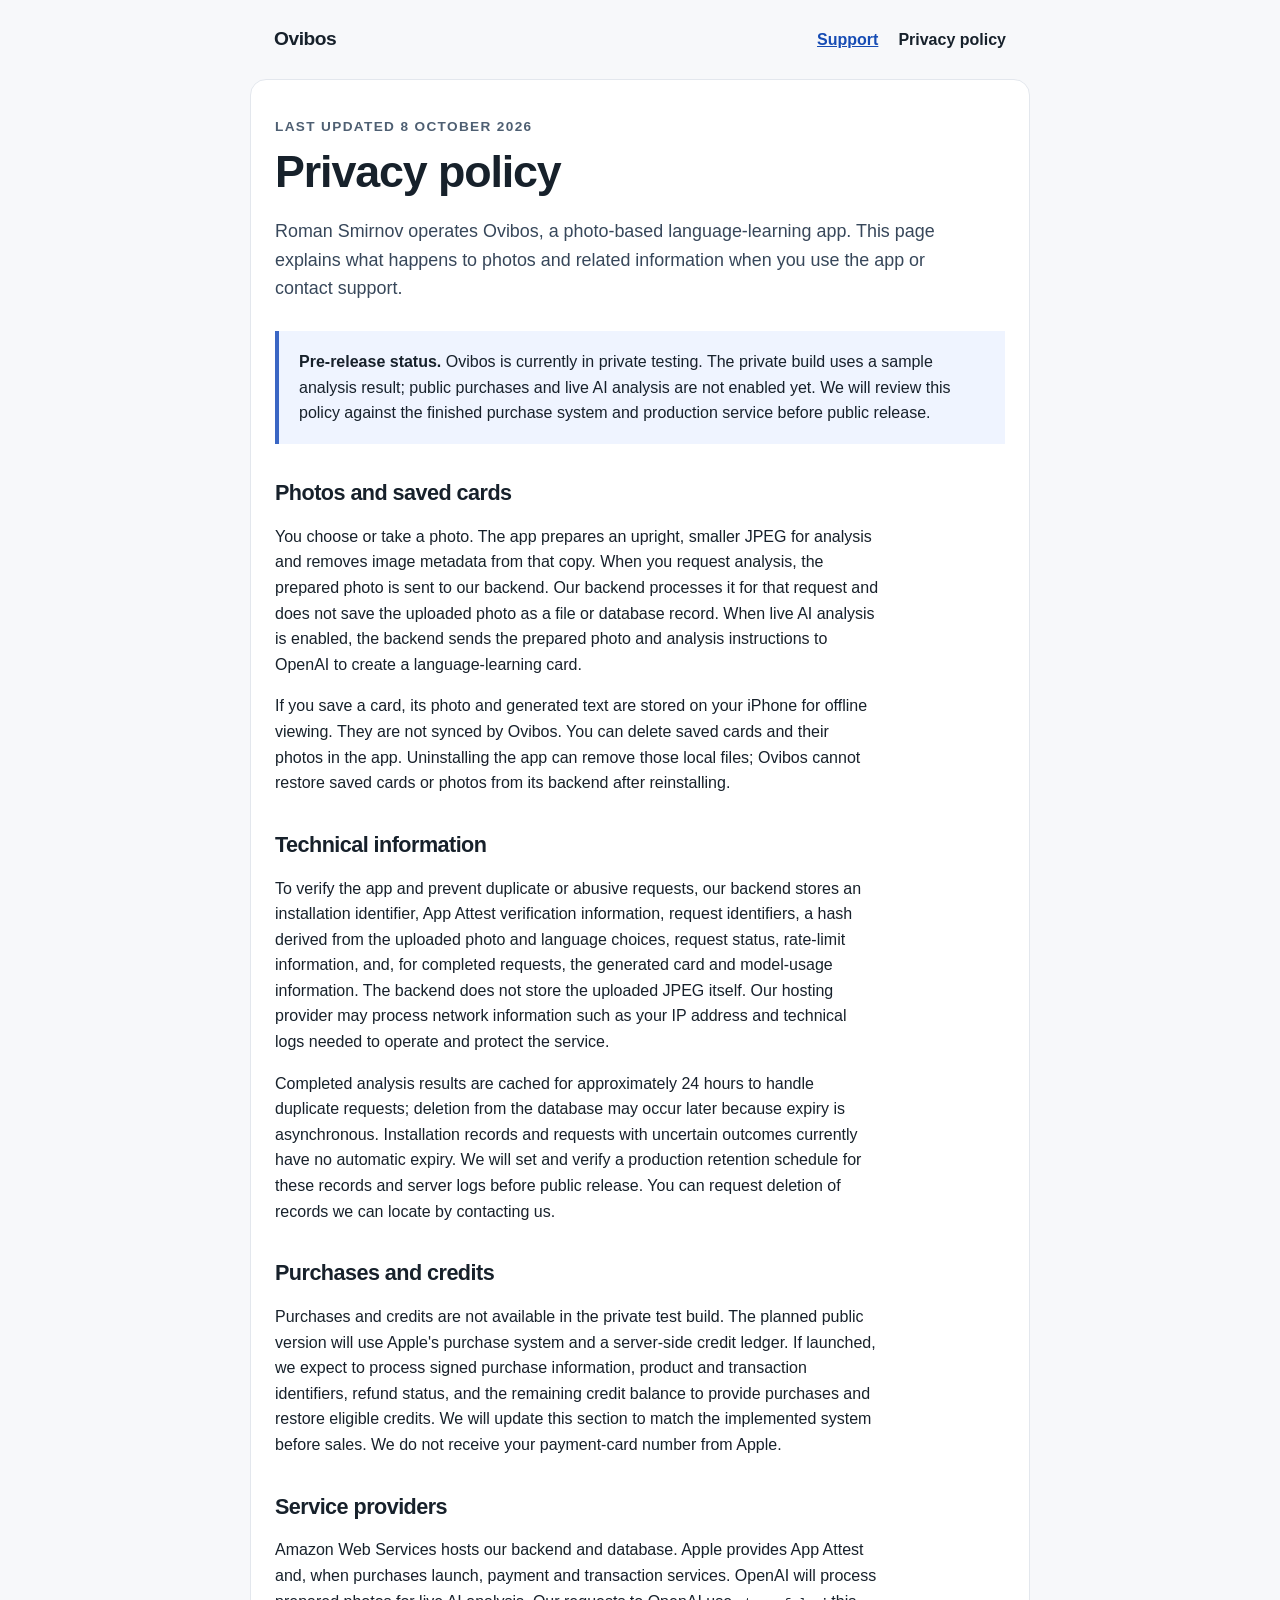
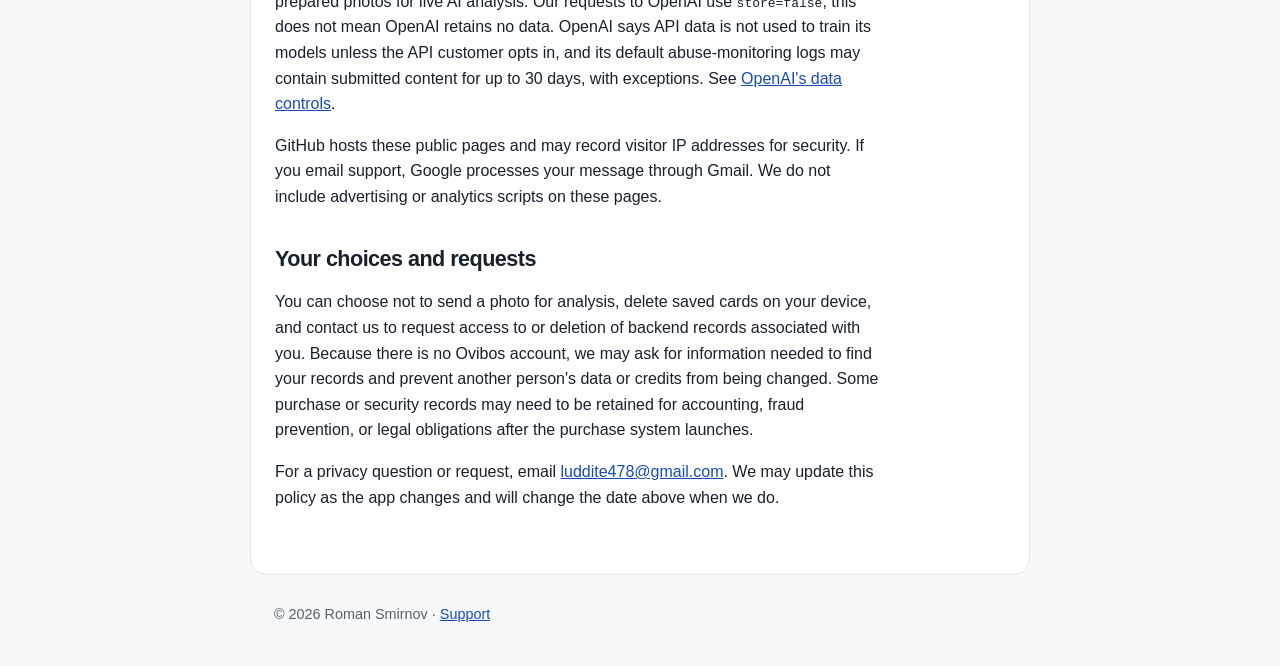
==== privacy.html @ fee88f1b "Publish Ovibos support and privacy pages" ====
<!doctype html>
<html lang="en">
<head>
  <meta charset="utf-8">
  <meta name="viewport" content="width=device-width, initial-scale=1">
  <meta name="description" content="How Ovibos handles photos, saved cards, identifiers, and support requests.">
  <title>Privacy policy · Ovibos</title>
  <link rel="stylesheet" href="style.css">
</head>
<body>
  <header>
    <a class="brand" href="./">Ovibos</a>
    <nav aria-label="Pages">
      <a href="./">Support</a>
      <a href="privacy.html" aria-current="page">Privacy policy</a>
    </nav>
  </header>
  <main>
    <p class="eyebrow">Last updated 8 October 2026</p>
    <h1>Privacy policy</h1>
    <p class="intro">Roman Smirnov operates Ovibos, a photo-based language-learning app. This page explains what happens to photos and related information when you use the app or contact support.</p>
    <div class="notice"><strong>Pre-release status.</strong> Ovibos is currently in private testing. The private build uses a sample analysis result; public purchases and live AI analysis are not enabled yet. We will review this policy against the finished purchase system and production service before public release.</div>

    <h2>Photos and saved cards</h2>
    <p>You choose or take a photo. The app prepares an upright, smaller JPEG for analysis and removes image metadata from that copy. When you request analysis, the prepared photo is sent to our backend. Our backend processes it for that request and does not save the uploaded photo as a file or database record. When live AI analysis is enabled, the backend sends the prepared photo and analysis instructions to OpenAI to create a language-learning card.</p>
    <p>If you save a card, its photo and generated text are stored on your iPhone for offline viewing. They are not synced by Ovibos. You can delete saved cards and their photos in the app. Uninstalling the app can remove those local files; Ovibos cannot restore saved cards or photos from its backend after reinstalling.</p>

    <h2>Technical information</h2>
    <p>To verify the app and prevent duplicate or abusive requests, our backend stores an installation identifier, App Attest verification information, request identifiers, a hash derived from the uploaded photo and language choices, request status, rate-limit information, and, for completed requests, the generated card and model-usage information. The backend does not store the uploaded JPEG itself. Our hosting provider may process network information such as your IP address and technical logs needed to operate and protect the service.</p>
    <p>Completed analysis results are cached for approximately 24 hours to handle duplicate requests; deletion from the database may occur later because expiry is asynchronous. Installation records and requests with uncertain outcomes currently have no automatic expiry. We will set and verify a production retention schedule for these records and server logs before public release. You can request deletion of records we can locate by contacting us.</p>

    <h2>Purchases and credits</h2>
    <p>Purchases and credits are not available in the private test build. The planned public version will use Apple's purchase system and a server-side credit ledger. If launched, we expect to process signed purchase information, product and transaction identifiers, refund status, and the remaining credit balance to provide purchases and restore eligible credits. We will update this section to match the implemented system before sales. We do not receive your payment-card number from Apple.</p>

    <h2>Service providers</h2>
    <p>Amazon Web Services hosts our backend and database. Apple provides App Attest and, when purchases launch, payment and transaction services. OpenAI will process prepared photos for live AI analysis. Our requests to OpenAI use <code>store=false</code>; this does not mean OpenAI retains no data. OpenAI says API data is not used to train its models unless the API customer opts in, and its default abuse-monitoring logs may contain submitted content for up to 30 days, with exceptions. See <a href="https://developers.openai.com/api/docs/guides/your-data">OpenAI's data controls</a>.</p>
    <p>GitHub hosts these public pages and may record visitor IP addresses for security. If you email support, Google processes your message through Gmail. We do not include advertising or analytics scripts on these pages.</p>

    <h2>Your choices and requests</h2>
    <p>You can choose not to send a photo for analysis, delete saved cards on your device, and contact us to request access to or deletion of backend records associated with you. Because there is no Ovibos account, we may ask for information needed to find your records and prevent another person's data or credits from being changed. Some purchase or security records may need to be retained for accounting, fraud prevention, or legal obligations after the purchase system launches.</p>
    <p>For a privacy question or request, email <a href="mailto:luddite478@gmail.com?subject=Ovibos%20privacy%20request">luddite478@gmail.com</a>. We may update this policy as the app changes and will change the date above when we do.</p>
  </main>
  <footer>© 2026 Roman Smirnov · <a href="./">Support</a></footer>
</body>
</html>
---- style.css ----
:root {
  color-scheme: light;
  font-family: -apple-system, BlinkMacSystemFont, "Segoe UI", sans-serif;
  line-height: 1.6;
  color: #17212b;
  background: #f7f8fa;
}

* { box-sizing: border-box; }

body { margin: 0; }

header, main, footer {
  max-width: 780px;
  margin: 0 auto;
  padding: 0 24px;
}

header {
  display: flex;
  align-items: center;
  justify-content: space-between;
  gap: 24px;
  padding-top: 24px;
  padding-bottom: 24px;
}

.brand {
  color: #17212b;
  font-size: 1.2rem;
  font-weight: 750;
  letter-spacing: -0.025em;
  text-decoration: none;
}

nav { display: flex; flex-wrap: wrap; gap: 20px; }

a { color: #164cb4; }
a:hover { text-decoration-thickness: 2px; }
a:focus-visible { outline: 3px solid #164cb4; outline-offset: 4px; }

nav a { font-weight: 600; }
nav a[aria-current="page"] { color: #17212b; text-decoration: none; }

main {
  background: #fff;
  border: 1px solid #e3e7ed;
  border-radius: 16px;
  padding-top: 36px;
  padding-bottom: 48px;
}

h1, h2 { line-height: 1.2; letter-spacing: -0.025em; }
h1 { margin: 0 0 12px; font-size: clamp(2rem, 6vw, 2.8rem); }
h2 { margin-top: 36px; font-size: 1.35rem; }
p, li { max-width: 68ch; }
li + li { margin-top: 8px; }
.eyebrow { margin: 0 0 8px; color: #4e5f72; font-size: 0.85rem; font-weight: 700; text-transform: uppercase; letter-spacing: 0.1em; }
.intro { font-size: 1.12rem; color: #37475a; }
.notice { margin: 28px 0; padding: 18px 20px; border-left: 4px solid #3a66c4; background: #eff4ff; }
.contact { display: inline-block; margin-top: 8px; padding: 12px 16px; border-radius: 8px; background: #164cb4; color: #fff; font-weight: 650; text-decoration: none; }
.contact:hover { background: #103d94; }
footer { padding-top: 28px; padding-bottom: 40px; color: #536171; font-size: 0.9rem; }

@media (max-width: 560px) {
  header { align-items: flex-start; flex-direction: column; gap: 10px; }
  main { border-left: 0; border-right: 0; border-radius: 0; }
}
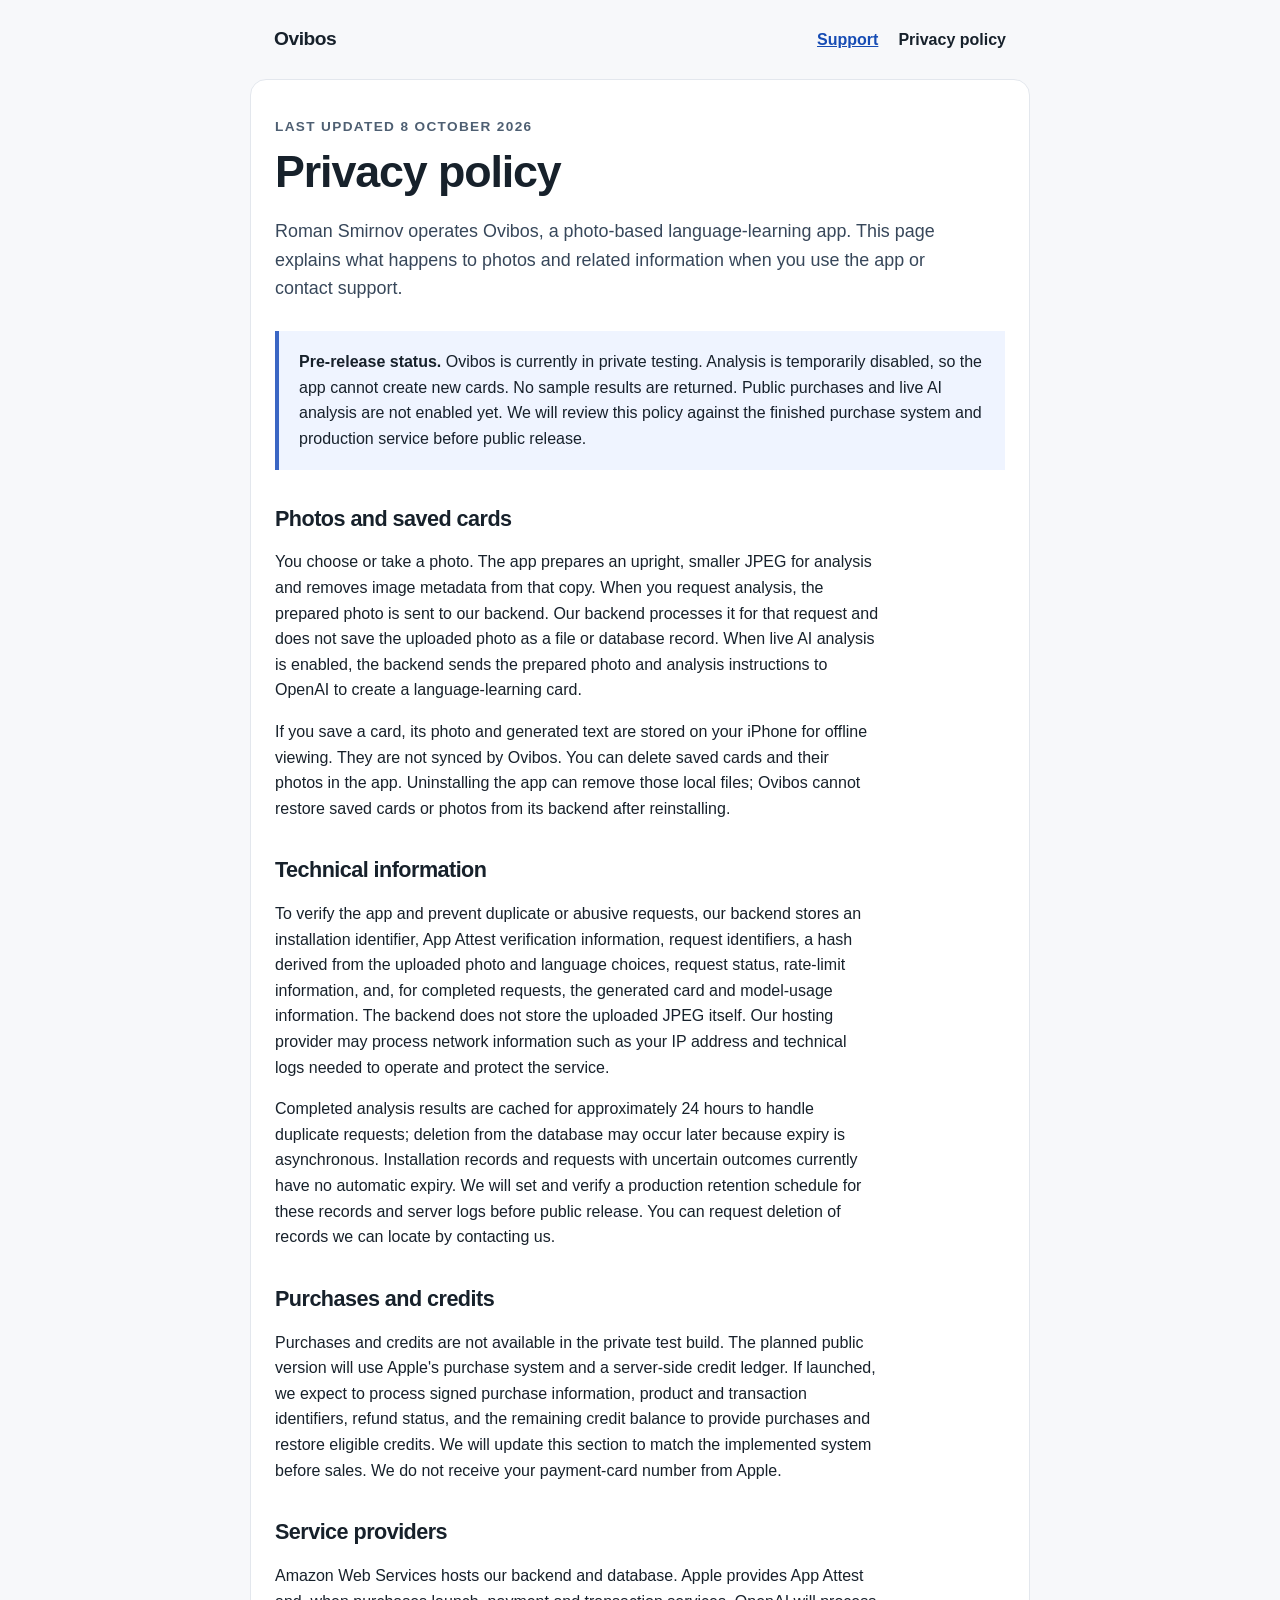
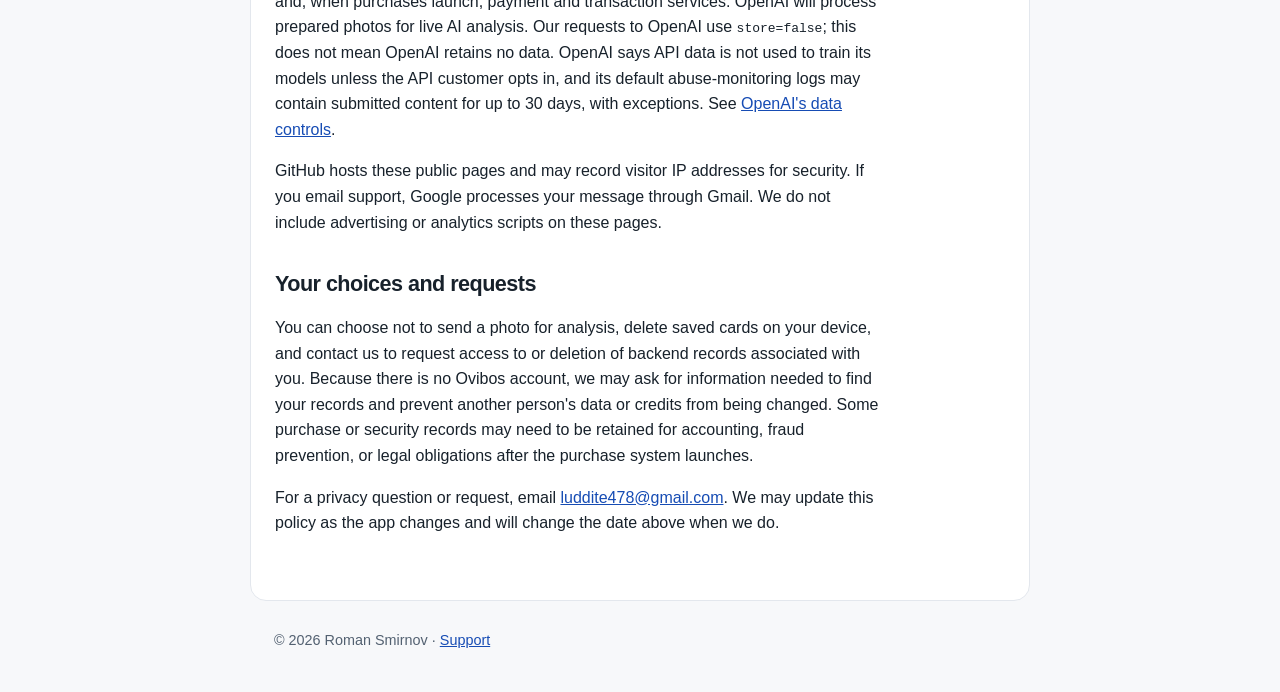
==== commit aee71f36: "Update pre-release analysis status" ====
--- a/privacy.html
+++ b/privacy.html
@@ -19,7 +19,7 @@
     <p class="eyebrow">Last updated 8 October 2026</p>
     <h1>Privacy policy</h1>
     <p class="intro">Roman Smirnov operates Ovibos, a photo-based language-learning app. This page explains what happens to photos and related information when you use the app or contact support.</p>
-    <div class="notice"><strong>Pre-release status.</strong> Ovibos is currently in private testing. The private build uses a sample analysis result; public purchases and live AI analysis are not enabled yet. We will review this policy against the finished purchase system and production service before public release.</div>
+    <div class="notice"><strong>Pre-release status.</strong> Ovibos is currently in private testing. Analysis is temporarily disabled, so the app cannot create new cards. No sample results are returned. Public purchases and live AI analysis are not enabled yet. We will review this policy against the finished purchase system and production service before public release.</div>
 
     <h2>Photos and saved cards</h2>
     <p>You choose or take a photo. The app prepares an upright, smaller JPEG for analysis and removes image metadata from that copy. When you request analysis, the prepared photo is sent to our backend. Our backend processes it for that request and does not save the uploaded photo as a file or database record. When live AI analysis is enabled, the backend sends the prepared photo and analysis instructions to OpenAI to create a language-learning card.</p>
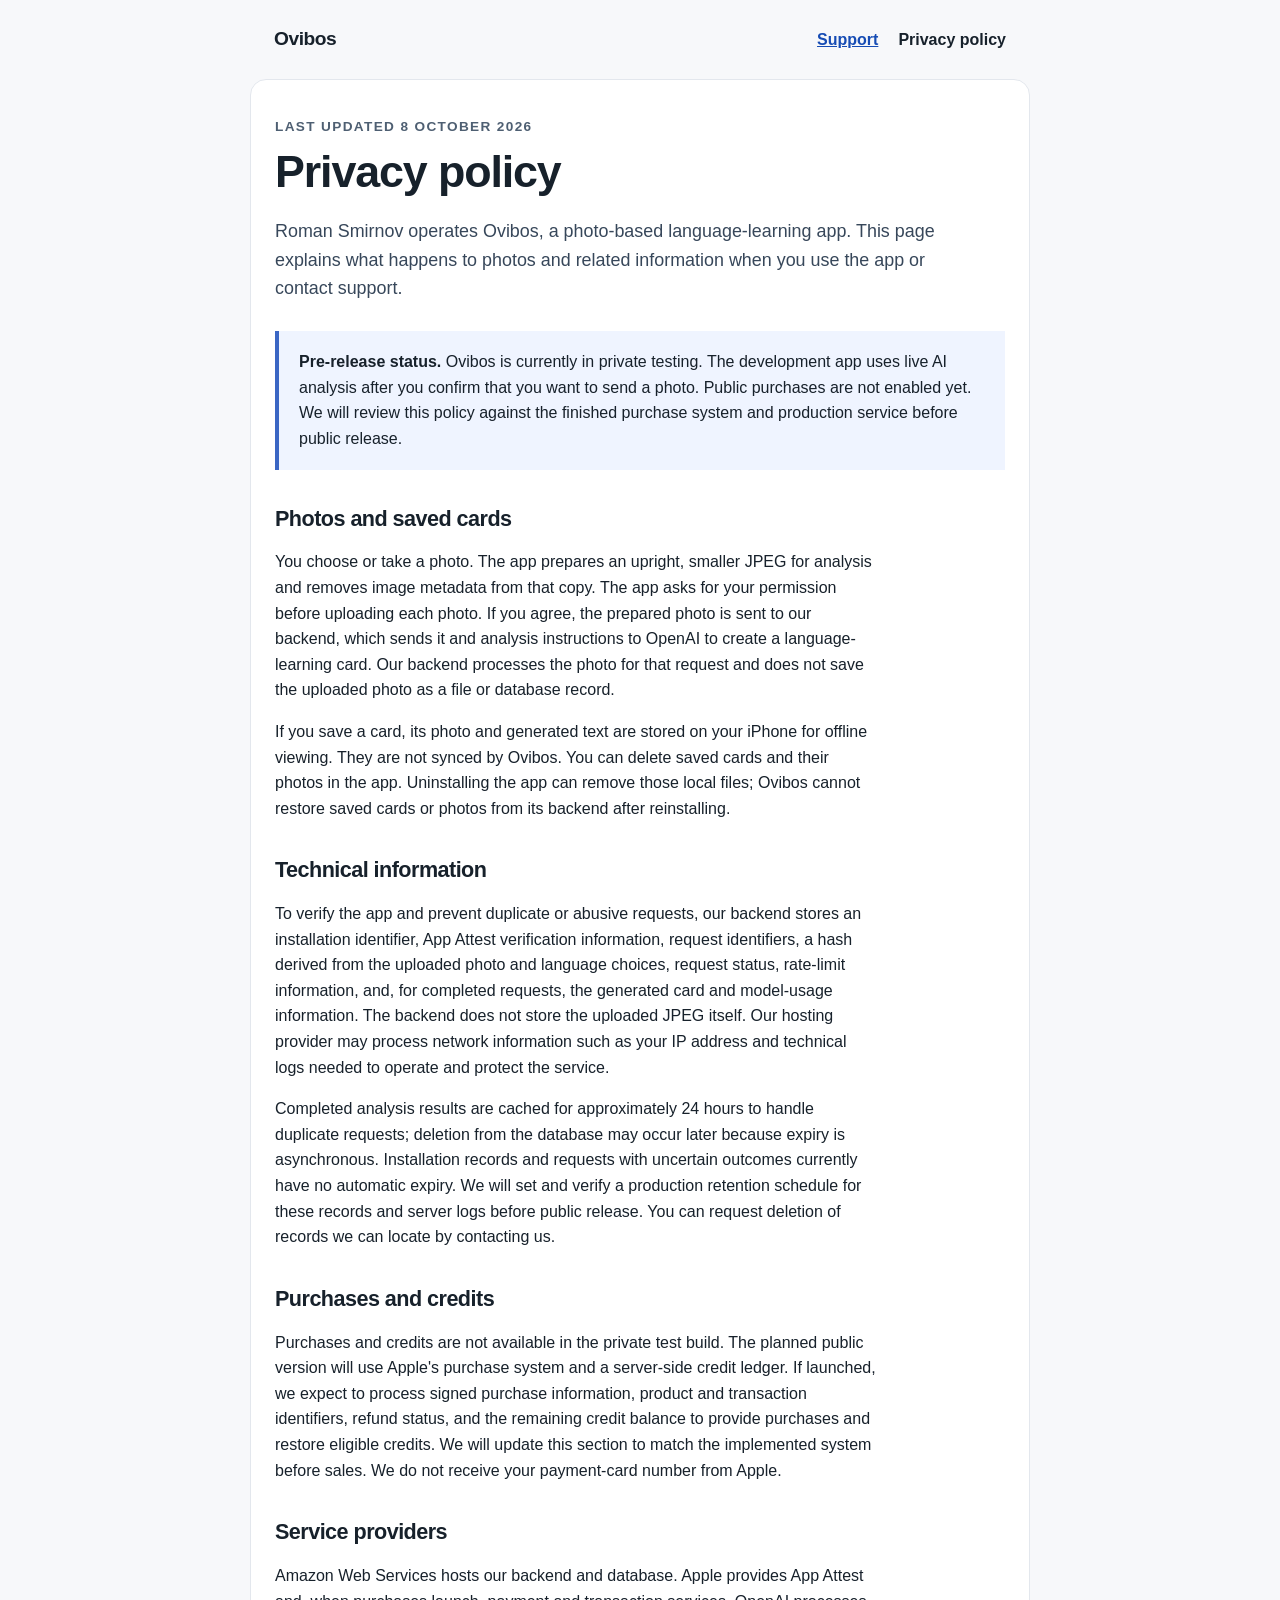
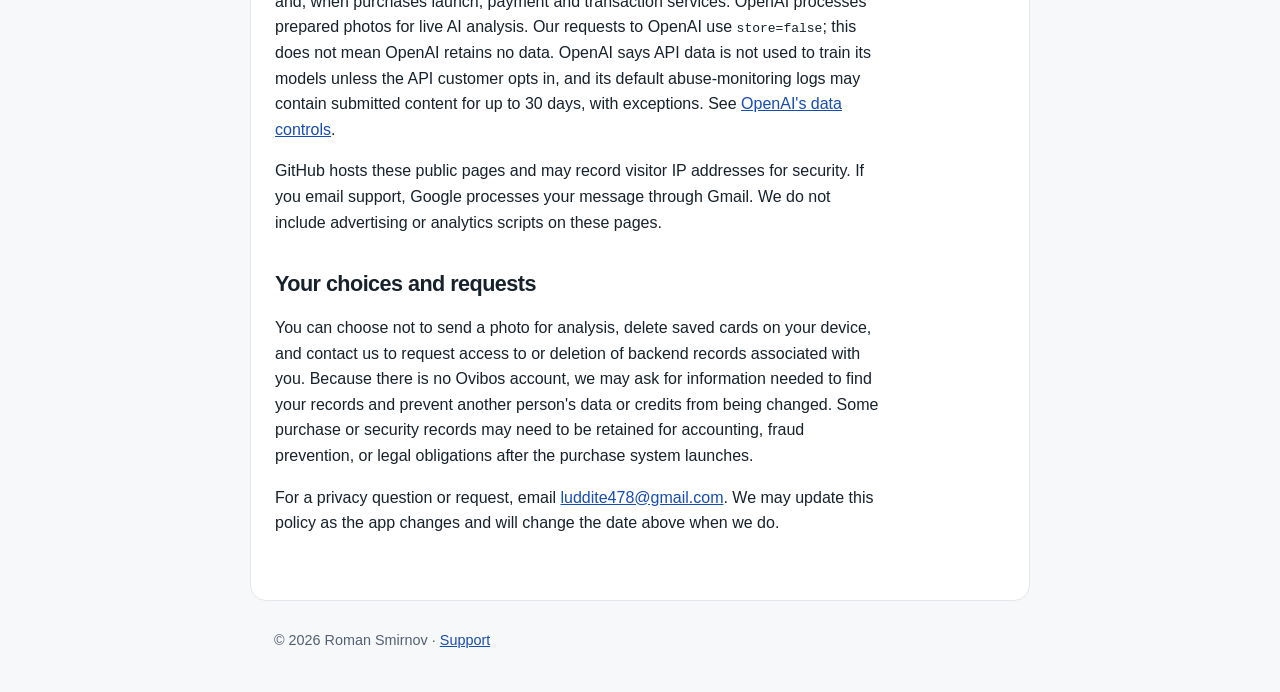
==== commit 8c9658ae: "Describe live development photo analysis" ====
--- a/privacy.html
+++ b/privacy.html
@@ -19,10 +19,10 @@
     <p class="eyebrow">Last updated 8 October 2026</p>
     <h1>Privacy policy</h1>
     <p class="intro">Roman Smirnov operates Ovibos, a photo-based language-learning app. This page explains what happens to photos and related information when you use the app or contact support.</p>
-    <div class="notice"><strong>Pre-release status.</strong> Ovibos is currently in private testing. Analysis is temporarily disabled, so the app cannot create new cards. No sample results are returned. Public purchases and live AI analysis are not enabled yet. We will review this policy against the finished purchase system and production service before public release.</div>
+    <div class="notice"><strong>Pre-release status.</strong> Ovibos is currently in private testing. The development app uses live AI analysis after you confirm that you want to send a photo. Public purchases are not enabled yet. We will review this policy against the finished purchase system and production service before public release.</div>
 
     <h2>Photos and saved cards</h2>
-    <p>You choose or take a photo. The app prepares an upright, smaller JPEG for analysis and removes image metadata from that copy. When you request analysis, the prepared photo is sent to our backend. Our backend processes it for that request and does not save the uploaded photo as a file or database record. When live AI analysis is enabled, the backend sends the prepared photo and analysis instructions to OpenAI to create a language-learning card.</p>
+    <p>You choose or take a photo. The app prepares an upright, smaller JPEG for analysis and removes image metadata from that copy. The app asks for your permission before uploading each photo. If you agree, the prepared photo is sent to our backend, which sends it and analysis instructions to OpenAI to create a language-learning card. Our backend processes the photo for that request and does not save the uploaded photo as a file or database record.</p>
     <p>If you save a card, its photo and generated text are stored on your iPhone for offline viewing. They are not synced by Ovibos. You can delete saved cards and their photos in the app. Uninstalling the app can remove those local files; Ovibos cannot restore saved cards or photos from its backend after reinstalling.</p>
 
     <h2>Technical information</h2>
@@ -33,7 +33,7 @@
     <p>Purchases and credits are not available in the private test build. The planned public version will use Apple's purchase system and a server-side credit ledger. If launched, we expect to process signed purchase information, product and transaction identifiers, refund status, and the remaining credit balance to provide purchases and restore eligible credits. We will update this section to match the implemented system before sales. We do not receive your payment-card number from Apple.</p>
 
     <h2>Service providers</h2>
-    <p>Amazon Web Services hosts our backend and database. Apple provides App Attest and, when purchases launch, payment and transaction services. OpenAI will process prepared photos for live AI analysis. Our requests to OpenAI use <code>store=false</code>; this does not mean OpenAI retains no data. OpenAI says API data is not used to train its models unless the API customer opts in, and its default abuse-monitoring logs may contain submitted content for up to 30 days, with exceptions. See <a href="https://developers.openai.com/api/docs/guides/your-data">OpenAI's data controls</a>.</p>
+    <p>Amazon Web Services hosts our backend and database. Apple provides App Attest and, when purchases launch, payment and transaction services. OpenAI processes prepared photos for live AI analysis. Our requests to OpenAI use <code>store=false</code>; this does not mean OpenAI retains no data. OpenAI says API data is not used to train its models unless the API customer opts in, and its default abuse-monitoring logs may contain submitted content for up to 30 days, with exceptions. See <a href="https://developers.openai.com/api/docs/guides/your-data">OpenAI's data controls</a>.</p>
     <p>GitHub hosts these public pages and may record visitor IP addresses for security. If you email support, Google processes your message through Gmail. We do not include advertising or analytics scripts on these pages.</p>
 
     <h2>Your choices and requests</h2>
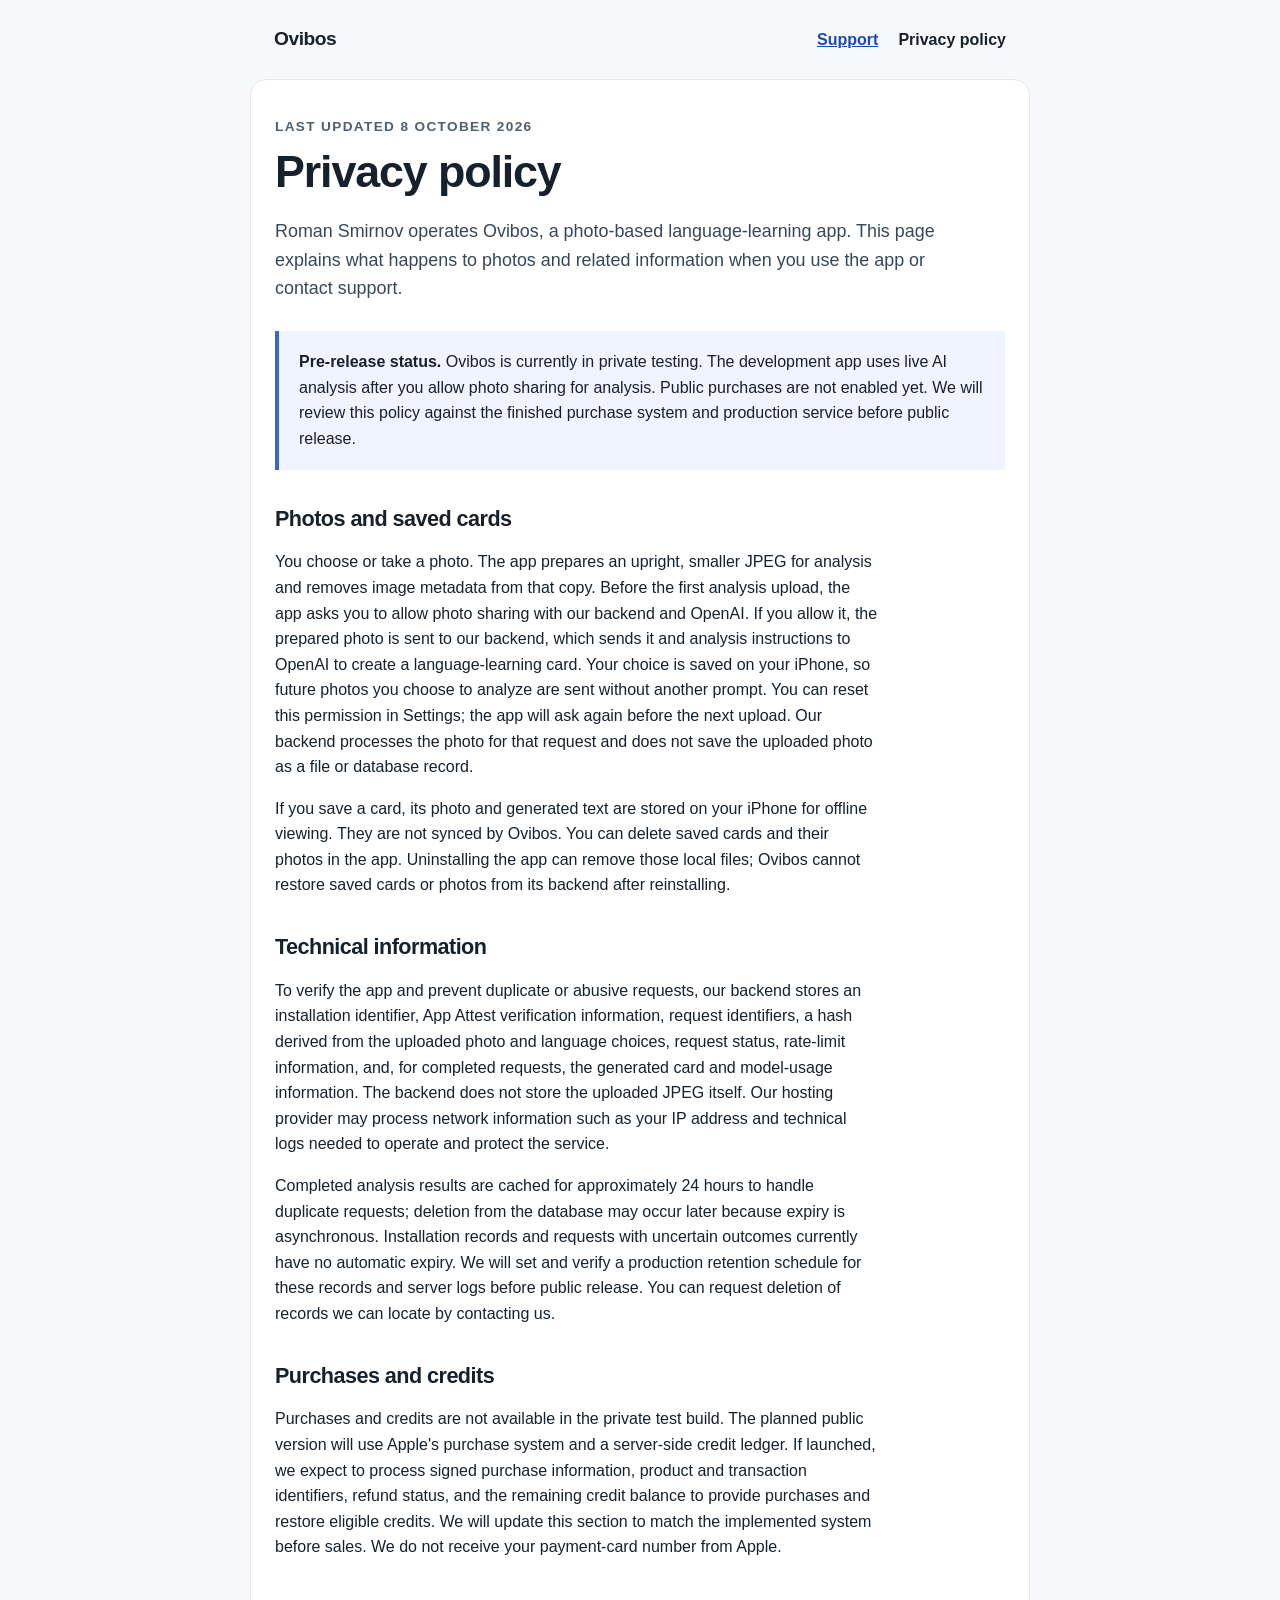
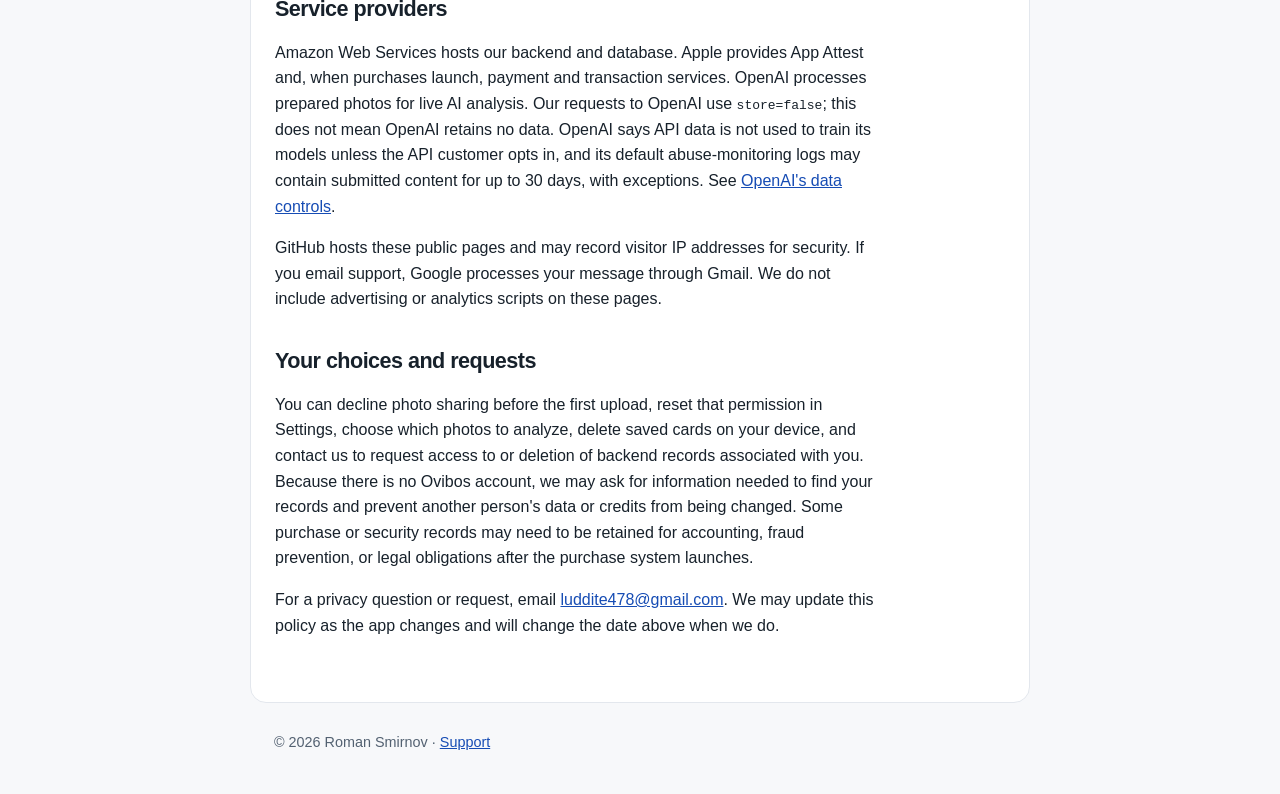
==== commit a319f84d: "Explain one-time AI photo sharing permission" ====
--- a/privacy.html
+++ b/privacy.html
@@ -19,10 +19,10 @@
     <p class="eyebrow">Last updated 8 October 2026</p>
     <h1>Privacy policy</h1>
     <p class="intro">Roman Smirnov operates Ovibos, a photo-based language-learning app. This page explains what happens to photos and related information when you use the app or contact support.</p>
-    <div class="notice"><strong>Pre-release status.</strong> Ovibos is currently in private testing. The development app uses live AI analysis after you confirm that you want to send a photo. Public purchases are not enabled yet. We will review this policy against the finished purchase system and production service before public release.</div>
+    <div class="notice"><strong>Pre-release status.</strong> Ovibos is currently in private testing. The development app uses live AI analysis after you allow photo sharing for analysis. Public purchases are not enabled yet. We will review this policy against the finished purchase system and production service before public release.</div>
 
     <h2>Photos and saved cards</h2>
-    <p>You choose or take a photo. The app prepares an upright, smaller JPEG for analysis and removes image metadata from that copy. The app asks for your permission before uploading each photo. If you agree, the prepared photo is sent to our backend, which sends it and analysis instructions to OpenAI to create a language-learning card. Our backend processes the photo for that request and does not save the uploaded photo as a file or database record.</p>
+    <p>You choose or take a photo. The app prepares an upright, smaller JPEG for analysis and removes image metadata from that copy. Before the first analysis upload, the app asks you to allow photo sharing with our backend and OpenAI. If you allow it, the prepared photo is sent to our backend, which sends it and analysis instructions to OpenAI to create a language-learning card. Your choice is saved on your iPhone, so future photos you choose to analyze are sent without another prompt. You can reset this permission in Settings; the app will ask again before the next upload. Our backend processes the photo for that request and does not save the uploaded photo as a file or database record.</p>
     <p>If you save a card, its photo and generated text are stored on your iPhone for offline viewing. They are not synced by Ovibos. You can delete saved cards and their photos in the app. Uninstalling the app can remove those local files; Ovibos cannot restore saved cards or photos from its backend after reinstalling.</p>
 
     <h2>Technical information</h2>
@@ -37,7 +37,7 @@
     <p>GitHub hosts these public pages and may record visitor IP addresses for security. If you email support, Google processes your message through Gmail. We do not include advertising or analytics scripts on these pages.</p>
 
     <h2>Your choices and requests</h2>
-    <p>You can choose not to send a photo for analysis, delete saved cards on your device, and contact us to request access to or deletion of backend records associated with you. Because there is no Ovibos account, we may ask for information needed to find your records and prevent another person's data or credits from being changed. Some purchase or security records may need to be retained for accounting, fraud prevention, or legal obligations after the purchase system launches.</p>
+    <p>You can decline photo sharing before the first upload, reset that permission in Settings, choose which photos to analyze, delete saved cards on your device, and contact us to request access to or deletion of backend records associated with you. Because there is no Ovibos account, we may ask for information needed to find your records and prevent another person's data or credits from being changed. Some purchase or security records may need to be retained for accounting, fraud prevention, or legal obligations after the purchase system launches.</p>
     <p>For a privacy question or request, email <a href="mailto:luddite478@gmail.com?subject=Ovibos%20privacy%20request">luddite478@gmail.com</a>. We may update this policy as the app changes and will change the date above when we do.</p>
   </main>
   <footer>© 2026 Roman Smirnov · <a href="./">Support</a></footer>
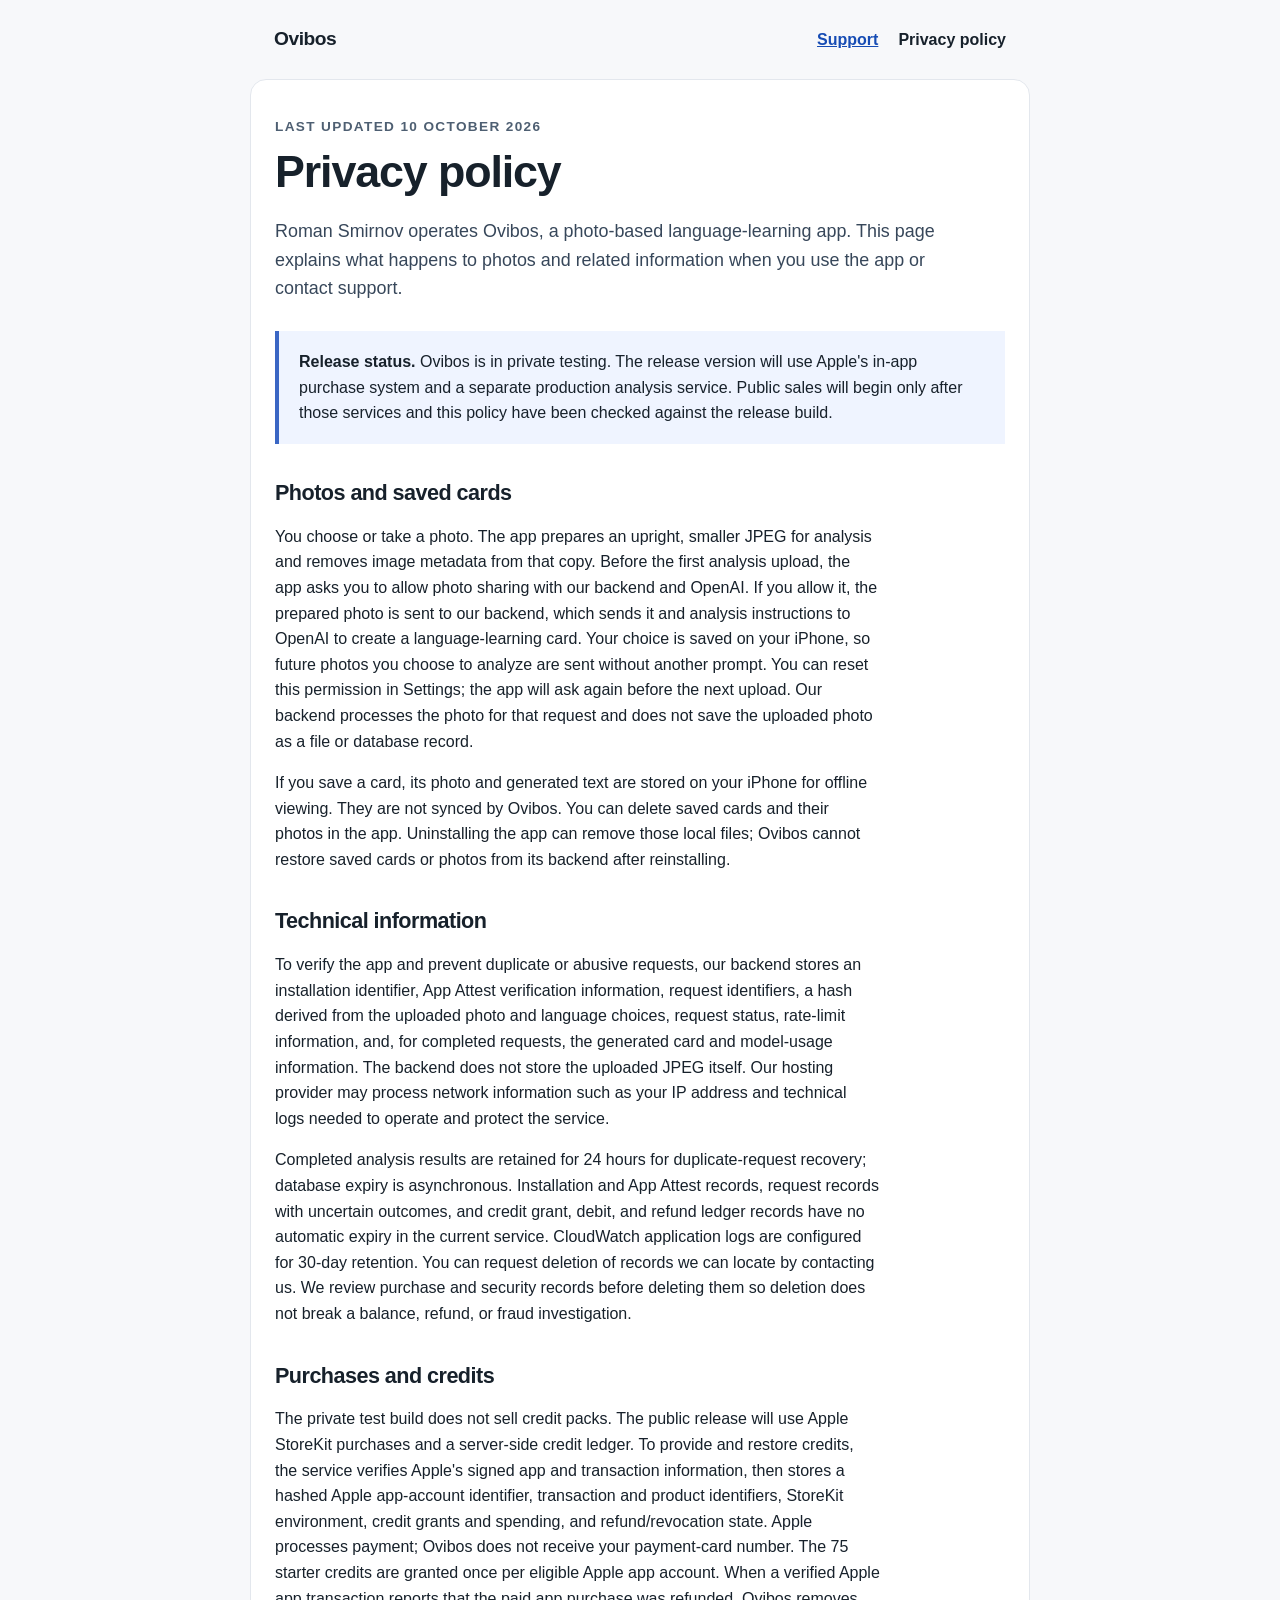
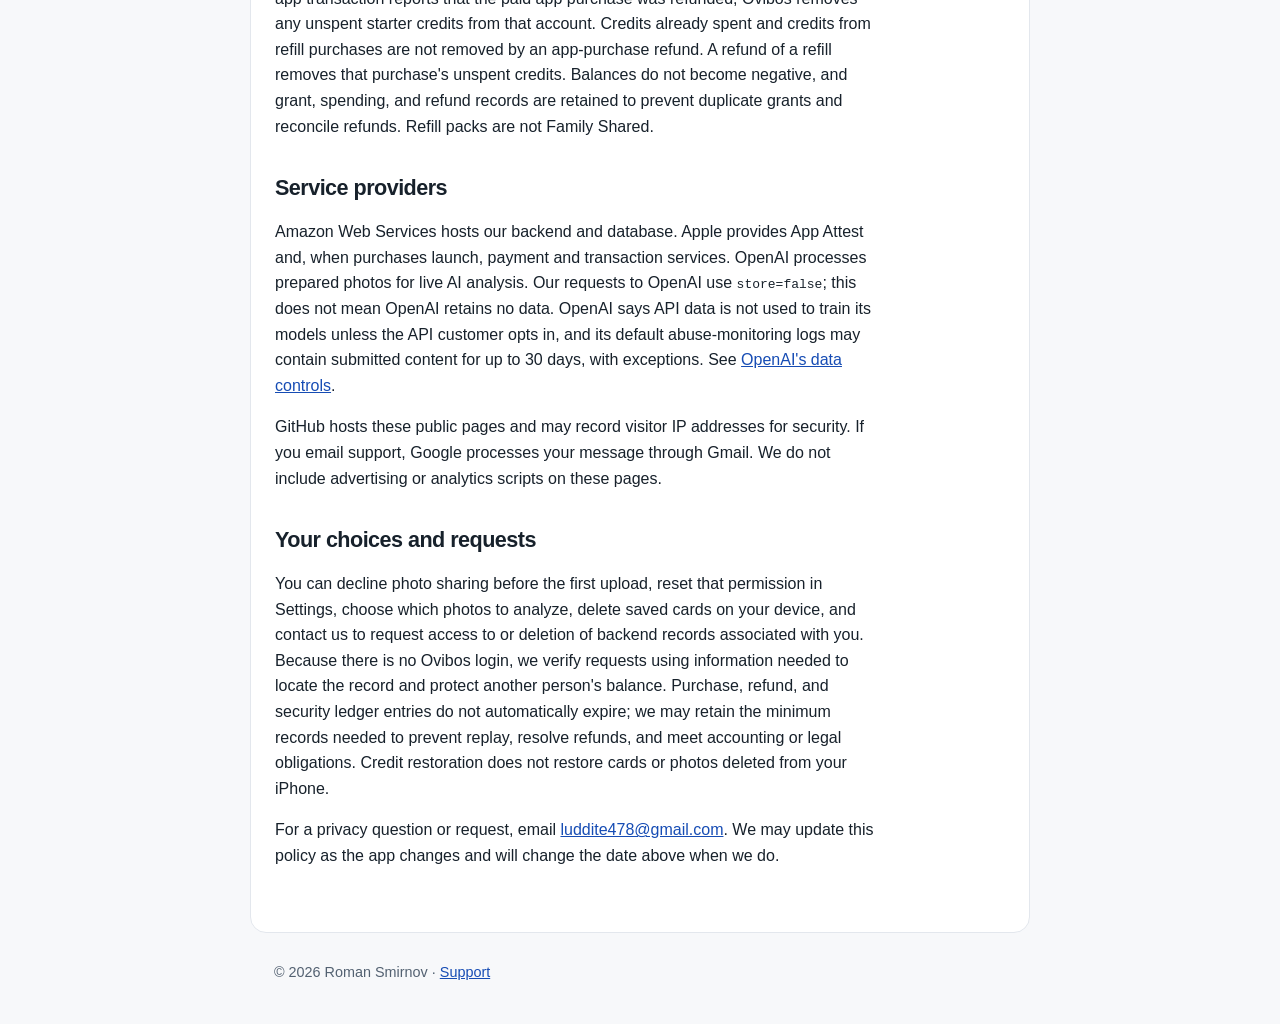
==== commit 0c68badb: "Update Ovibos public purchase privacy terms" ====
--- a/privacy.html
+++ b/privacy.html
@@ -16,10 +16,10 @@
     </nav>
   </header>
   <main>
-    <p class="eyebrow">Last updated 8 October 2026</p>
+    <p class="eyebrow">Last updated 10 October 2026</p>
     <h1>Privacy policy</h1>
     <p class="intro">Roman Smirnov operates Ovibos, a photo-based language-learning app. This page explains what happens to photos and related information when you use the app or contact support.</p>
-    <div class="notice"><strong>Pre-release status.</strong> Ovibos is currently in private testing. The development app uses live AI analysis after you allow photo sharing for analysis. Public purchases are not enabled yet. We will review this policy against the finished purchase system and production service before public release.</div>
+    <div class="notice"><strong>Release status.</strong> Ovibos is in private testing. The release version will use Apple's in-app purchase system and a separate production analysis service. Public sales will begin only after those services and this policy have been checked against the release build.</div>
 
     <h2>Photos and saved cards</h2>
     <p>You choose or take a photo. The app prepares an upright, smaller JPEG for analysis and removes image metadata from that copy. Before the first analysis upload, the app asks you to allow photo sharing with our backend and OpenAI. If you allow it, the prepared photo is sent to our backend, which sends it and analysis instructions to OpenAI to create a language-learning card. Your choice is saved on your iPhone, so future photos you choose to analyze are sent without another prompt. You can reset this permission in Settings; the app will ask again before the next upload. Our backend processes the photo for that request and does not save the uploaded photo as a file or database record.</p>
@@ -27,17 +27,17 @@
 
     <h2>Technical information</h2>
     <p>To verify the app and prevent duplicate or abusive requests, our backend stores an installation identifier, App Attest verification information, request identifiers, a hash derived from the uploaded photo and language choices, request status, rate-limit information, and, for completed requests, the generated card and model-usage information. The backend does not store the uploaded JPEG itself. Our hosting provider may process network information such as your IP address and technical logs needed to operate and protect the service.</p>
-    <p>Completed analysis results are cached for approximately 24 hours to handle duplicate requests; deletion from the database may occur later because expiry is asynchronous. Installation records and requests with uncertain outcomes currently have no automatic expiry. We will set and verify a production retention schedule for these records and server logs before public release. You can request deletion of records we can locate by contacting us.</p>
+    <p>Completed analysis results are retained for 24 hours for duplicate-request recovery; database expiry is asynchronous. Installation and App Attest records, request records with uncertain outcomes, and credit grant, debit, and refund ledger records have no automatic expiry in the current service. CloudWatch application logs are configured for 30-day retention. You can request deletion of records we can locate by contacting us. We review purchase and security records before deleting them so deletion does not break a balance, refund, or fraud investigation.</p>
 
     <h2>Purchases and credits</h2>
-    <p>Purchases and credits are not available in the private test build. The planned public version will use Apple's purchase system and a server-side credit ledger. If launched, we expect to process signed purchase information, product and transaction identifiers, refund status, and the remaining credit balance to provide purchases and restore eligible credits. We will update this section to match the implemented system before sales. We do not receive your payment-card number from Apple.</p>
+    <p>The private test build does not sell credit packs. The public release will use Apple StoreKit purchases and a server-side credit ledger. To provide and restore credits, the service verifies Apple's signed app and transaction information, then stores a hashed Apple app-account identifier, transaction and product identifiers, StoreKit environment, credit grants and spending, and refund/revocation state. Apple processes payment; Ovibos does not receive your payment-card number. The 75 starter credits are granted once per eligible Apple app account. When a verified Apple app transaction reports that the paid app purchase was refunded, Ovibos removes any unspent starter credits from that account. Credits already spent and credits from refill purchases are not removed by an app-purchase refund. A refund of a refill removes that purchase's unspent credits. Balances do not become negative, and grant, spending, and refund records are retained to prevent duplicate grants and reconcile refunds. Refill packs are not Family Shared.</p>
 
     <h2>Service providers</h2>
     <p>Amazon Web Services hosts our backend and database. Apple provides App Attest and, when purchases launch, payment and transaction services. OpenAI processes prepared photos for live AI analysis. Our requests to OpenAI use <code>store=false</code>; this does not mean OpenAI retains no data. OpenAI says API data is not used to train its models unless the API customer opts in, and its default abuse-monitoring logs may contain submitted content for up to 30 days, with exceptions. See <a href="https://developers.openai.com/api/docs/guides/your-data">OpenAI's data controls</a>.</p>
     <p>GitHub hosts these public pages and may record visitor IP addresses for security. If you email support, Google processes your message through Gmail. We do not include advertising or analytics scripts on these pages.</p>
 
     <h2>Your choices and requests</h2>
-    <p>You can decline photo sharing before the first upload, reset that permission in Settings, choose which photos to analyze, delete saved cards on your device, and contact us to request access to or deletion of backend records associated with you. Because there is no Ovibos account, we may ask for information needed to find your records and prevent another person's data or credits from being changed. Some purchase or security records may need to be retained for accounting, fraud prevention, or legal obligations after the purchase system launches.</p>
+    <p>You can decline photo sharing before the first upload, reset that permission in Settings, choose which photos to analyze, delete saved cards on your device, and contact us to request access to or deletion of backend records associated with you. Because there is no Ovibos login, we verify requests using information needed to locate the record and protect another person's balance. Purchase, refund, and security ledger entries do not automatically expire; we may retain the minimum records needed to prevent replay, resolve refunds, and meet accounting or legal obligations. Credit restoration does not restore cards or photos deleted from your iPhone.</p>
     <p>For a privacy question or request, email <a href="mailto:luddite478@gmail.com?subject=Ovibos%20privacy%20request">luddite478@gmail.com</a>. We may update this policy as the app changes and will change the date above when we do.</p>
   </main>
   <footer>© 2026 Roman Smirnov · <a href="./">Support</a></footer>
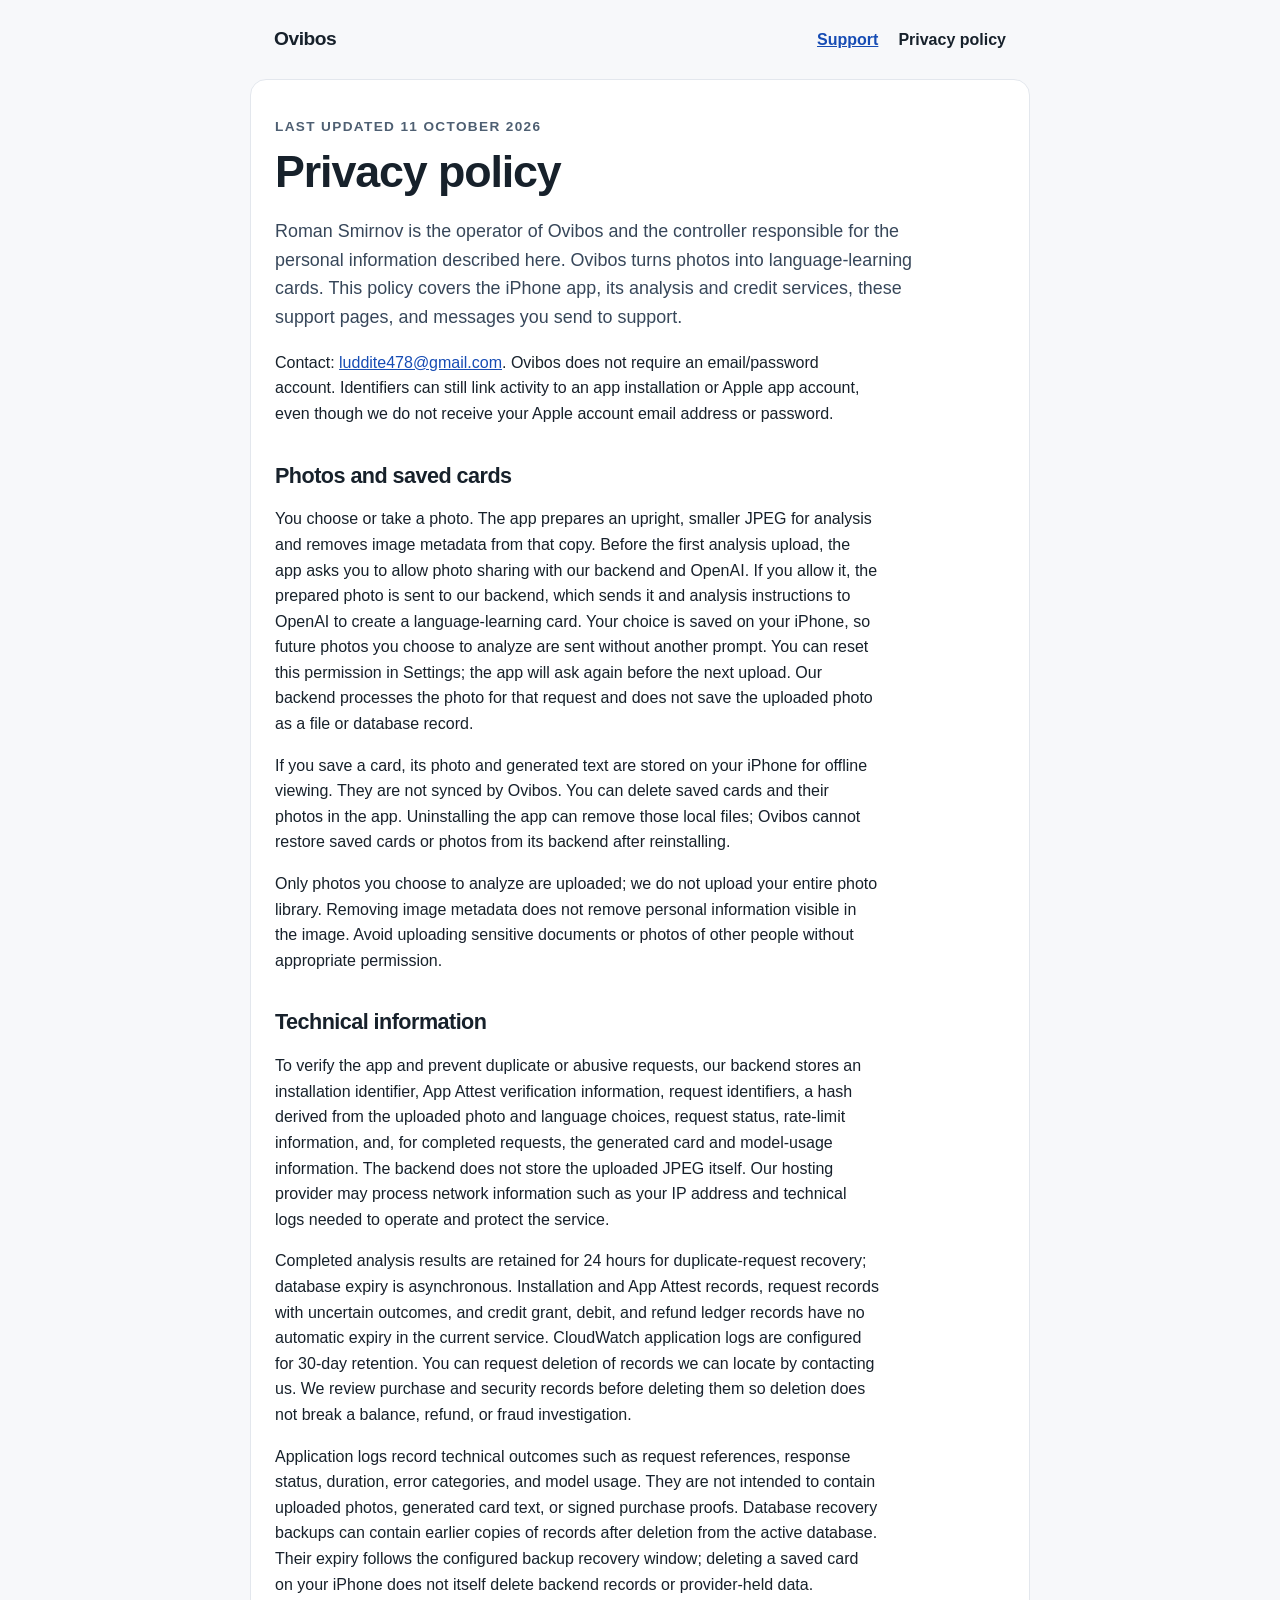
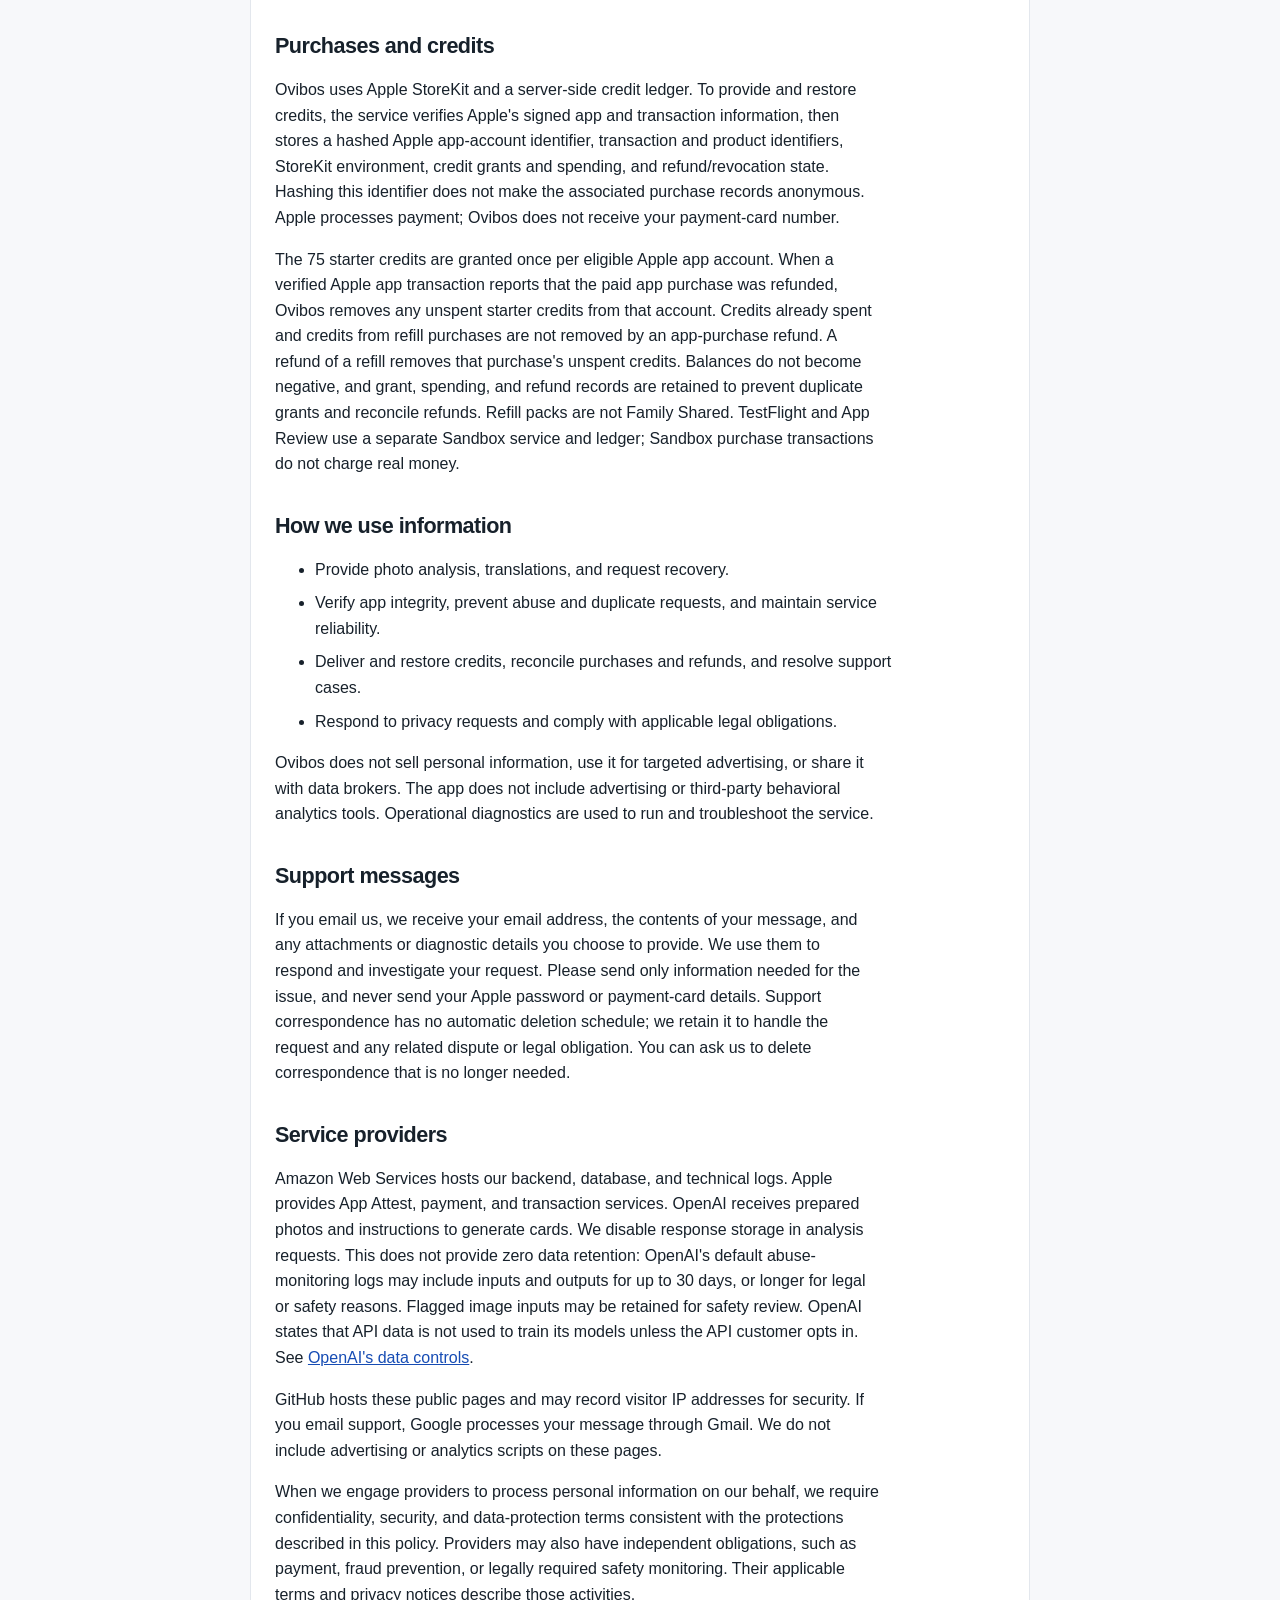
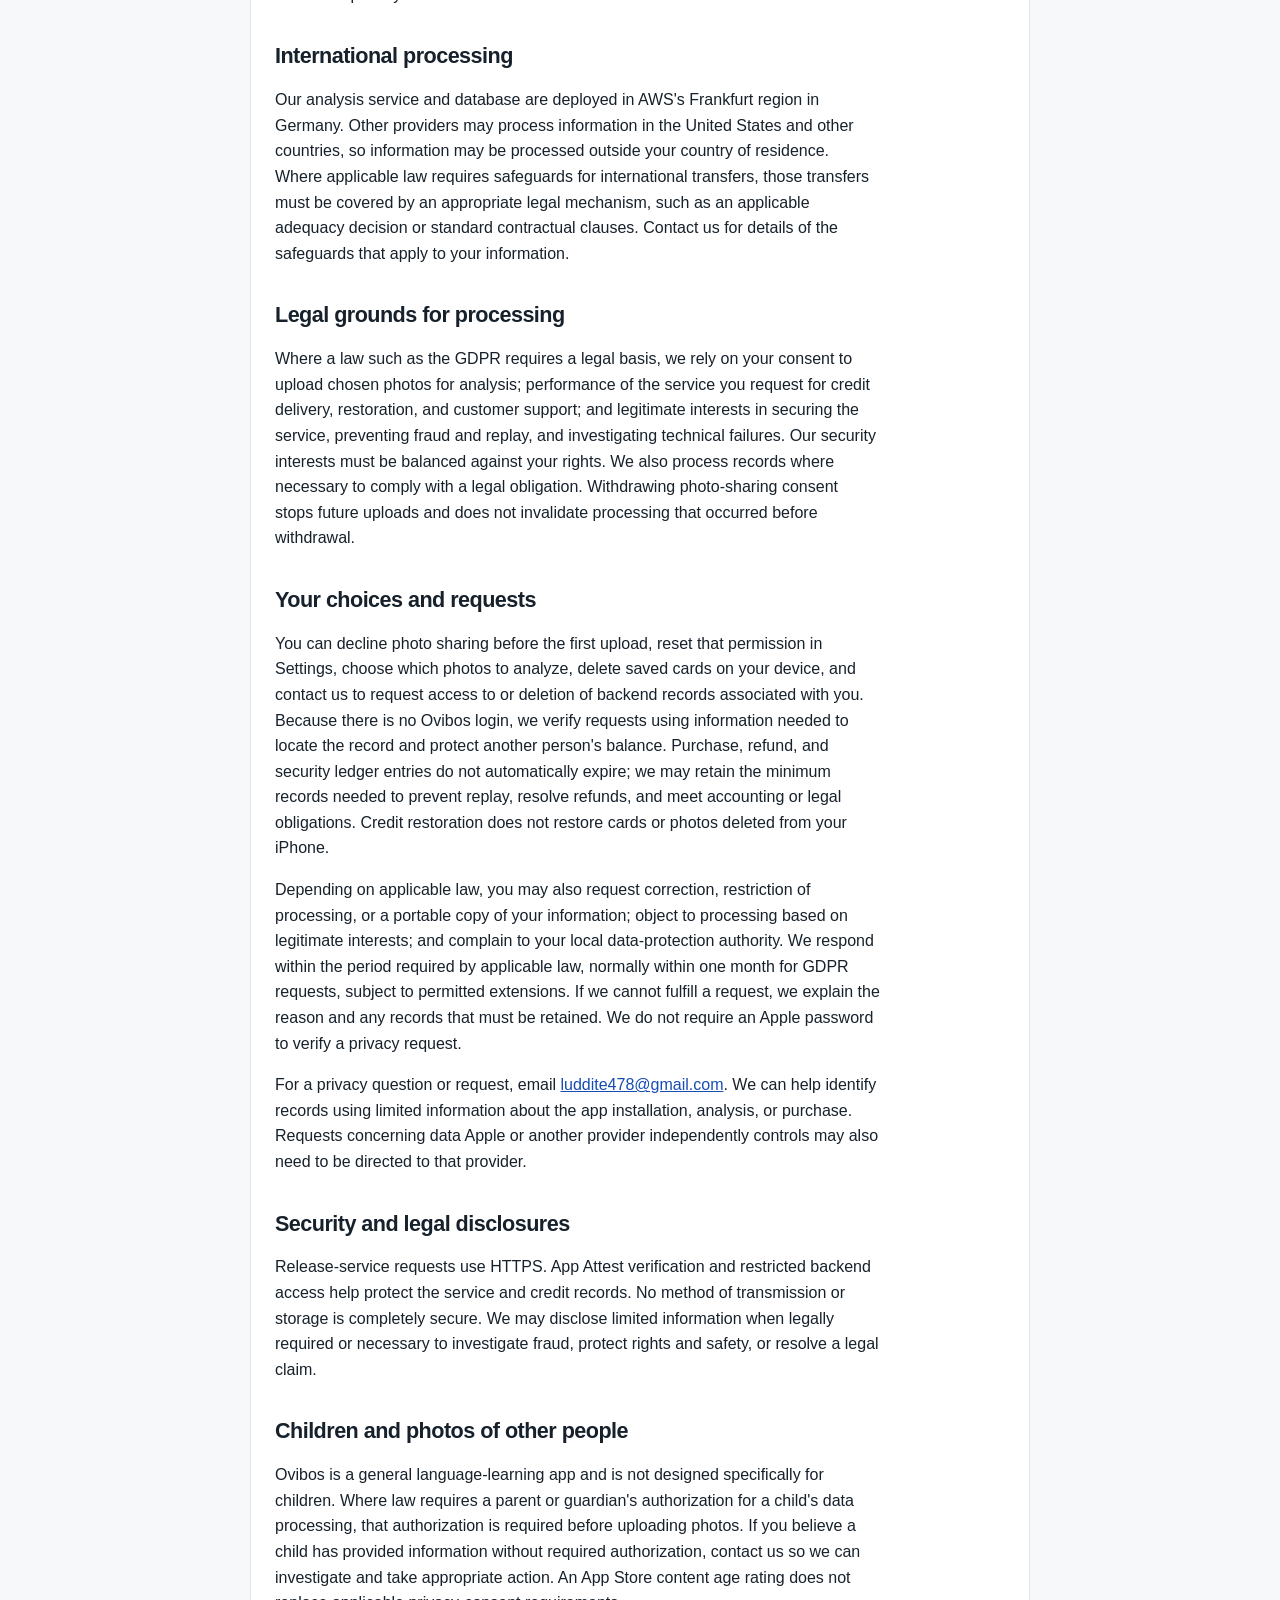
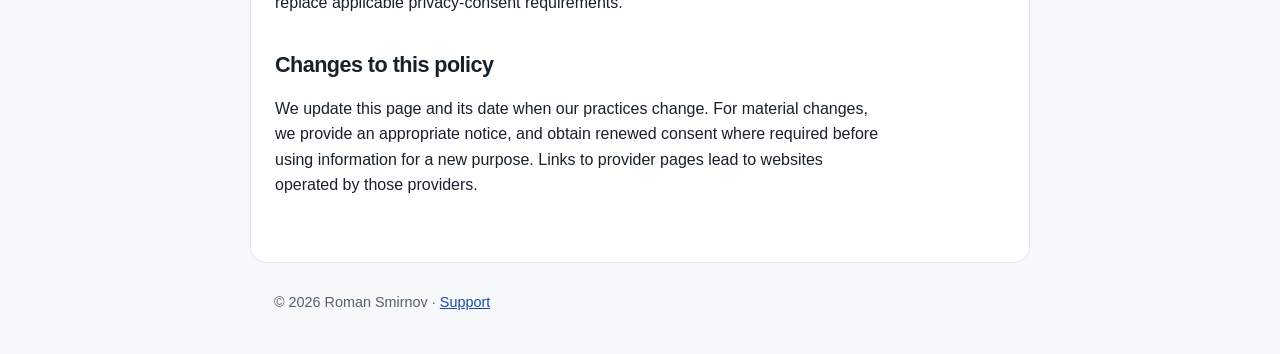
==== commit 5195abdf: "privacy 2" ====
--- a/privacy.html
+++ b/privacy.html
@@ -16,29 +16,61 @@
     </nav>
   </header>
   <main>
-    <p class="eyebrow">Last updated 10 October 2026</p>
+    <p class="eyebrow">Last updated 11 October 2026</p>
     <h1>Privacy policy</h1>
-    <p class="intro">Roman Smirnov operates Ovibos, a photo-based language-learning app. This page explains what happens to photos and related information when you use the app or contact support.</p>
-    <div class="notice"><strong>Release status.</strong> Ovibos is in private testing. The release version will use Apple's in-app purchase system and a separate production analysis service. Public sales will begin only after those services and this policy have been checked against the release build.</div>
+    <p class="intro">Roman Smirnov is the operator of Ovibos and the controller responsible for the personal information described here. Ovibos turns photos into language-learning cards. This policy covers the iPhone app, its analysis and credit services, these support pages, and messages you send to support.</p>
+    <p>Contact: <a href="mailto:luddite478@gmail.com?subject=Ovibos%20privacy%20request">luddite478@gmail.com</a>. Ovibos does not require an email/password account. Identifiers can still link activity to an app installation or Apple app account, even though we do not receive your Apple account email address or password.</p>
 
     <h2>Photos and saved cards</h2>
     <p>You choose or take a photo. The app prepares an upright, smaller JPEG for analysis and removes image metadata from that copy. Before the first analysis upload, the app asks you to allow photo sharing with our backend and OpenAI. If you allow it, the prepared photo is sent to our backend, which sends it and analysis instructions to OpenAI to create a language-learning card. Your choice is saved on your iPhone, so future photos you choose to analyze are sent without another prompt. You can reset this permission in Settings; the app will ask again before the next upload. Our backend processes the photo for that request and does not save the uploaded photo as a file or database record.</p>
     <p>If you save a card, its photo and generated text are stored on your iPhone for offline viewing. They are not synced by Ovibos. You can delete saved cards and their photos in the app. Uninstalling the app can remove those local files; Ovibos cannot restore saved cards or photos from its backend after reinstalling.</p>
+    <p>Only photos you choose to analyze are uploaded; we do not upload your entire photo library. Removing image metadata does not remove personal information visible in the image. Avoid uploading sensitive documents or photos of other people without appropriate permission.</p>
 
     <h2>Technical information</h2>
     <p>To verify the app and prevent duplicate or abusive requests, our backend stores an installation identifier, App Attest verification information, request identifiers, a hash derived from the uploaded photo and language choices, request status, rate-limit information, and, for completed requests, the generated card and model-usage information. The backend does not store the uploaded JPEG itself. Our hosting provider may process network information such as your IP address and technical logs needed to operate and protect the service.</p>
     <p>Completed analysis results are retained for 24 hours for duplicate-request recovery; database expiry is asynchronous. Installation and App Attest records, request records with uncertain outcomes, and credit grant, debit, and refund ledger records have no automatic expiry in the current service. CloudWatch application logs are configured for 30-day retention. You can request deletion of records we can locate by contacting us. We review purchase and security records before deleting them so deletion does not break a balance, refund, or fraud investigation.</p>
+    <p>Application logs record technical outcomes such as request references, response status, duration, error categories, and model usage. They are not intended to contain uploaded photos, generated card text, or signed purchase proofs. Database recovery backups can contain earlier copies of records after deletion from the active database. Their expiry follows the configured backup recovery window; deleting a saved card on your iPhone does not itself delete backend records or provider-held data.</p>
 
     <h2>Purchases and credits</h2>
-    <p>The private test build does not sell credit packs. The public release will use Apple StoreKit purchases and a server-side credit ledger. To provide and restore credits, the service verifies Apple's signed app and transaction information, then stores a hashed Apple app-account identifier, transaction and product identifiers, StoreKit environment, credit grants and spending, and refund/revocation state. Apple processes payment; Ovibos does not receive your payment-card number. The 75 starter credits are granted once per eligible Apple app account. When a verified Apple app transaction reports that the paid app purchase was refunded, Ovibos removes any unspent starter credits from that account. Credits already spent and credits from refill purchases are not removed by an app-purchase refund. A refund of a refill removes that purchase's unspent credits. Balances do not become negative, and grant, spending, and refund records are retained to prevent duplicate grants and reconcile refunds. Refill packs are not Family Shared.</p>
+    <p>Ovibos uses Apple StoreKit and a server-side credit ledger. To provide and restore credits, the service verifies Apple's signed app and transaction information, then stores a hashed Apple app-account identifier, transaction and product identifiers, StoreKit environment, credit grants and spending, and refund/revocation state. Hashing this identifier does not make the associated purchase records anonymous. Apple processes payment; Ovibos does not receive your payment-card number.</p>
+    <p>The 75 starter credits are granted once per eligible Apple app account. When a verified Apple app transaction reports that the paid app purchase was refunded, Ovibos removes any unspent starter credits from that account. Credits already spent and credits from refill purchases are not removed by an app-purchase refund. A refund of a refill removes that purchase's unspent credits. Balances do not become negative, and grant, spending, and refund records are retained to prevent duplicate grants and reconcile refunds. Refill packs are not Family Shared. TestFlight and App Review use a separate Sandbox service and ledger; Sandbox purchase transactions do not charge real money.</p>
+
+    <h2>How we use information</h2>
+    <ul>
+      <li>Provide photo analysis, translations, and request recovery.</li>
+      <li>Verify app integrity, prevent abuse and duplicate requests, and maintain service reliability.</li>
+      <li>Deliver and restore credits, reconcile purchases and refunds, and resolve support cases.</li>
+      <li>Respond to privacy requests and comply with applicable legal obligations.</li>
+    </ul>
+    <p>Ovibos does not sell personal information, use it for targeted advertising, or share it with data brokers. The app does not include advertising or third-party behavioral analytics tools. Operational diagnostics are used to run and troubleshoot the service.</p>
+
+    <h2>Support messages</h2>
+    <p>If you email us, we receive your email address, the contents of your message, and any attachments or diagnostic details you choose to provide. We use them to respond and investigate your request. Please send only information needed for the issue, and never send your Apple password or payment-card details. Support correspondence has no automatic deletion schedule; we retain it to handle the request and any related dispute or legal obligation. You can ask us to delete correspondence that is no longer needed.</p>
 
     <h2>Service providers</h2>
-    <p>Amazon Web Services hosts our backend and database. Apple provides App Attest and, when purchases launch, payment and transaction services. OpenAI processes prepared photos for live AI analysis. Our requests to OpenAI use <code>store=false</code>; this does not mean OpenAI retains no data. OpenAI says API data is not used to train its models unless the API customer opts in, and its default abuse-monitoring logs may contain submitted content for up to 30 days, with exceptions. See <a href="https://developers.openai.com/api/docs/guides/your-data">OpenAI's data controls</a>.</p>
+    <p>Amazon Web Services hosts our backend, database, and technical logs. Apple provides App Attest, payment, and transaction services. OpenAI receives prepared photos and instructions to generate cards. We disable response storage in analysis requests. This does not provide zero data retention: OpenAI's default abuse-monitoring logs may include inputs and outputs for up to 30 days, or longer for legal or safety reasons. Flagged image inputs may be retained for safety review. OpenAI states that API data is not used to train its models unless the API customer opts in. See <a href="https://developers.openai.com/api/docs/guides/your-data">OpenAI's data controls</a>.</p>
     <p>GitHub hosts these public pages and may record visitor IP addresses for security. If you email support, Google processes your message through Gmail. We do not include advertising or analytics scripts on these pages.</p>
+    <p>When we engage providers to process personal information on our behalf, we require confidentiality, security, and data-protection terms consistent with the protections described in this policy. Providers may also have independent obligations, such as payment, fraud prevention, or legally required safety monitoring. Their applicable terms and privacy notices describe those activities.</p>
+
+    <h2>International processing</h2>
+    <p>Our analysis service and database are deployed in AWS's Frankfurt region in Germany. Other providers may process information in the United States and other countries, so information may be processed outside your country of residence. Where applicable law requires safeguards for international transfers, those transfers must be covered by an appropriate legal mechanism, such as an applicable adequacy decision or standard contractual clauses. Contact us for details of the safeguards that apply to your information.</p>
+
+    <h2>Legal grounds for processing</h2>
+    <p>Where a law such as the GDPR requires a legal basis, we rely on your consent to upload chosen photos for analysis; performance of the service you request for credit delivery, restoration, and customer support; and legitimate interests in securing the service, preventing fraud and replay, and investigating technical failures. Our security interests must be balanced against your rights. We also process records where necessary to comply with a legal obligation. Withdrawing photo-sharing consent stops future uploads and does not invalidate processing that occurred before withdrawal.</p>
 
     <h2>Your choices and requests</h2>
     <p>You can decline photo sharing before the first upload, reset that permission in Settings, choose which photos to analyze, delete saved cards on your device, and contact us to request access to or deletion of backend records associated with you. Because there is no Ovibos login, we verify requests using information needed to locate the record and protect another person's balance. Purchase, refund, and security ledger entries do not automatically expire; we may retain the minimum records needed to prevent replay, resolve refunds, and meet accounting or legal obligations. Credit restoration does not restore cards or photos deleted from your iPhone.</p>
-    <p>For a privacy question or request, email <a href="mailto:luddite478@gmail.com?subject=Ovibos%20privacy%20request">luddite478@gmail.com</a>. We may update this policy as the app changes and will change the date above when we do.</p>
+    <p>Depending on applicable law, you may also request correction, restriction of processing, or a portable copy of your information; object to processing based on legitimate interests; and complain to your local data-protection authority. We respond within the period required by applicable law, normally within one month for GDPR requests, subject to permitted extensions. If we cannot fulfill a request, we explain the reason and any records that must be retained. We do not require an Apple password to verify a privacy request.</p>
+    <p>For a privacy question or request, email <a href="mailto:luddite478@gmail.com?subject=Ovibos%20privacy%20request">luddite478@gmail.com</a>. We can help identify records using limited information about the app installation, analysis, or purchase. Requests concerning data Apple or another provider independently controls may also need to be directed to that provider.</p>
+
+    <h2>Security and legal disclosures</h2>
+    <p>Release-service requests use HTTPS. App Attest verification and restricted backend access help protect the service and credit records. No method of transmission or storage is completely secure. We may disclose limited information when legally required or necessary to investigate fraud, protect rights and safety, or resolve a legal claim.</p>
+
+    <h2>Children and photos of other people</h2>
+    <p>Ovibos is a general language-learning app and is not designed specifically for children. Where law requires a parent or guardian's authorization for a child's data processing, that authorization is required before uploading photos. If you believe a child has provided information without required authorization, contact us so we can investigate and take appropriate action. An App Store content age rating does not replace applicable privacy-consent requirements.</p>
+
+    <h2>Changes to this policy</h2>
+    <p>We update this page and its date when our practices change. For material changes, we provide an appropriate notice, and obtain renewed consent where required before using information for a new purpose. Links to provider pages lead to websites operated by those providers.</p>
   </main>
   <footer>© 2026 Roman Smirnov · <a href="./">Support</a></footer>
 </body>
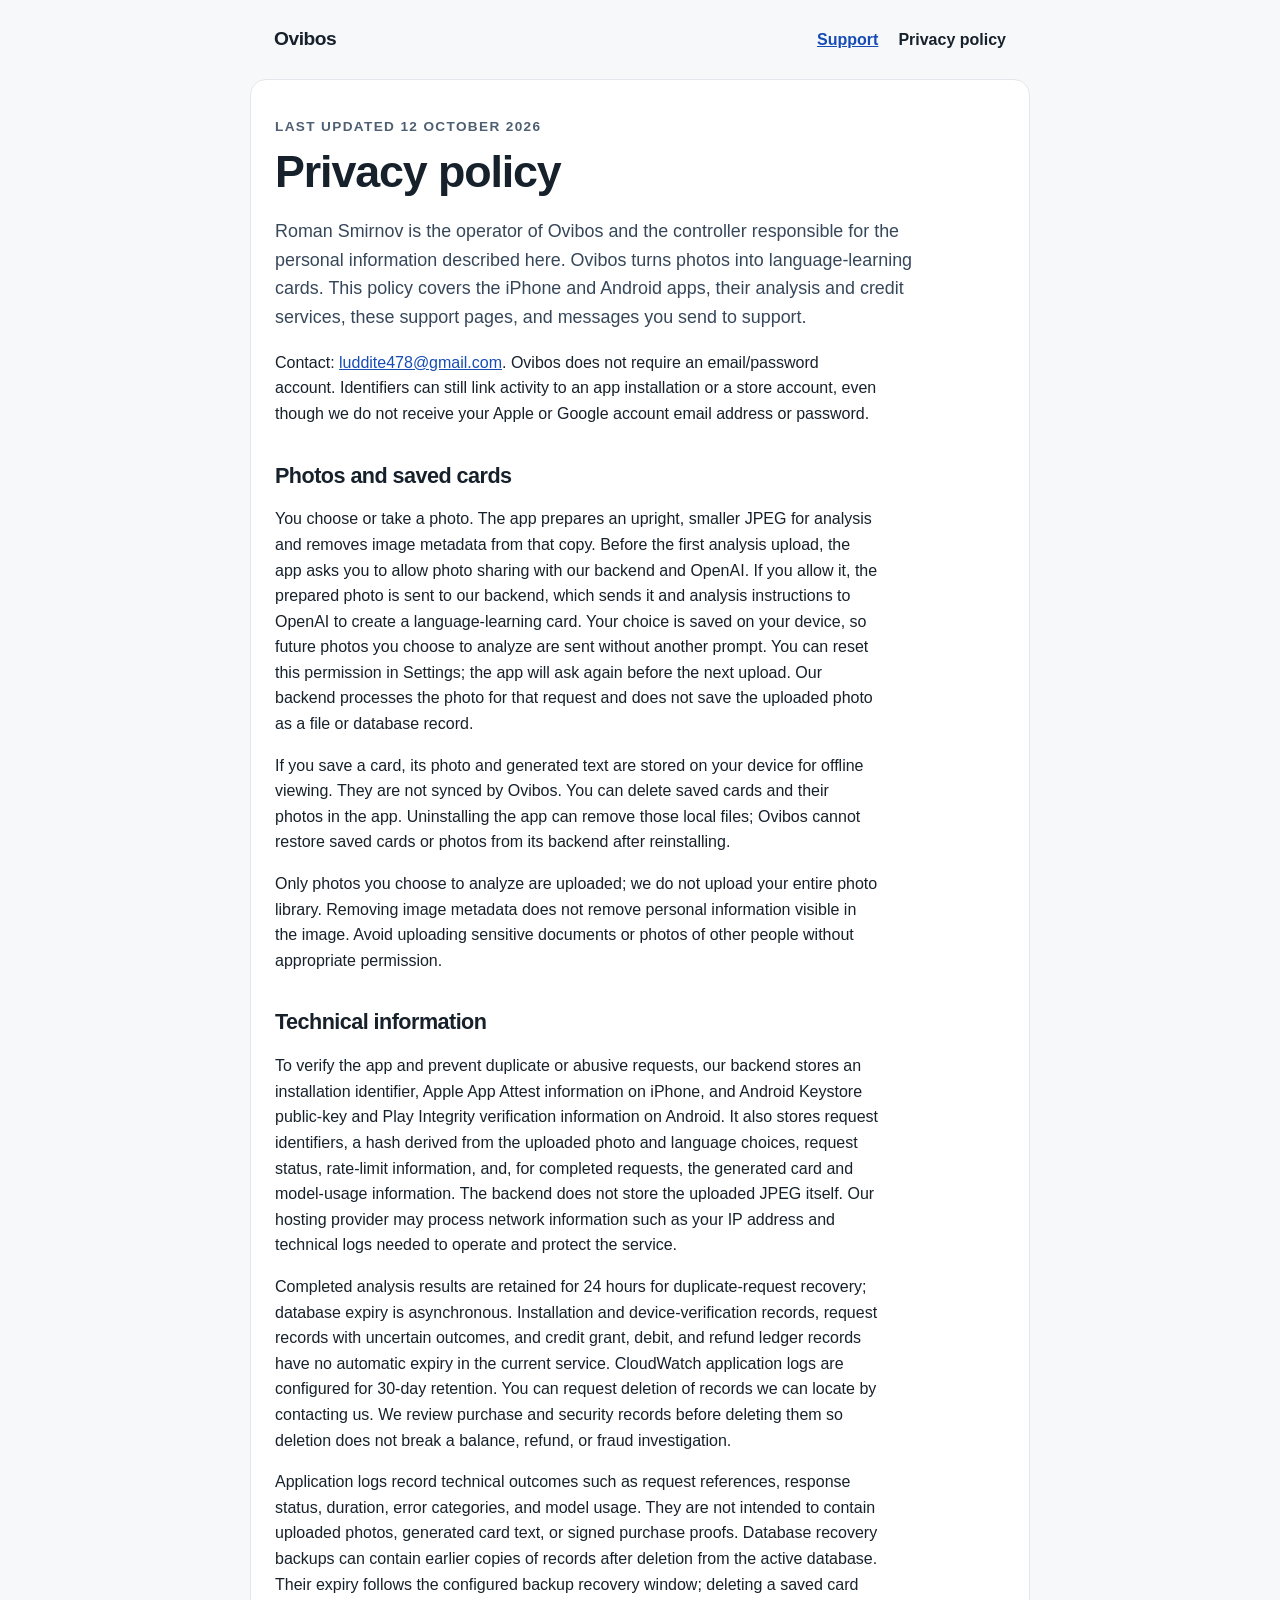
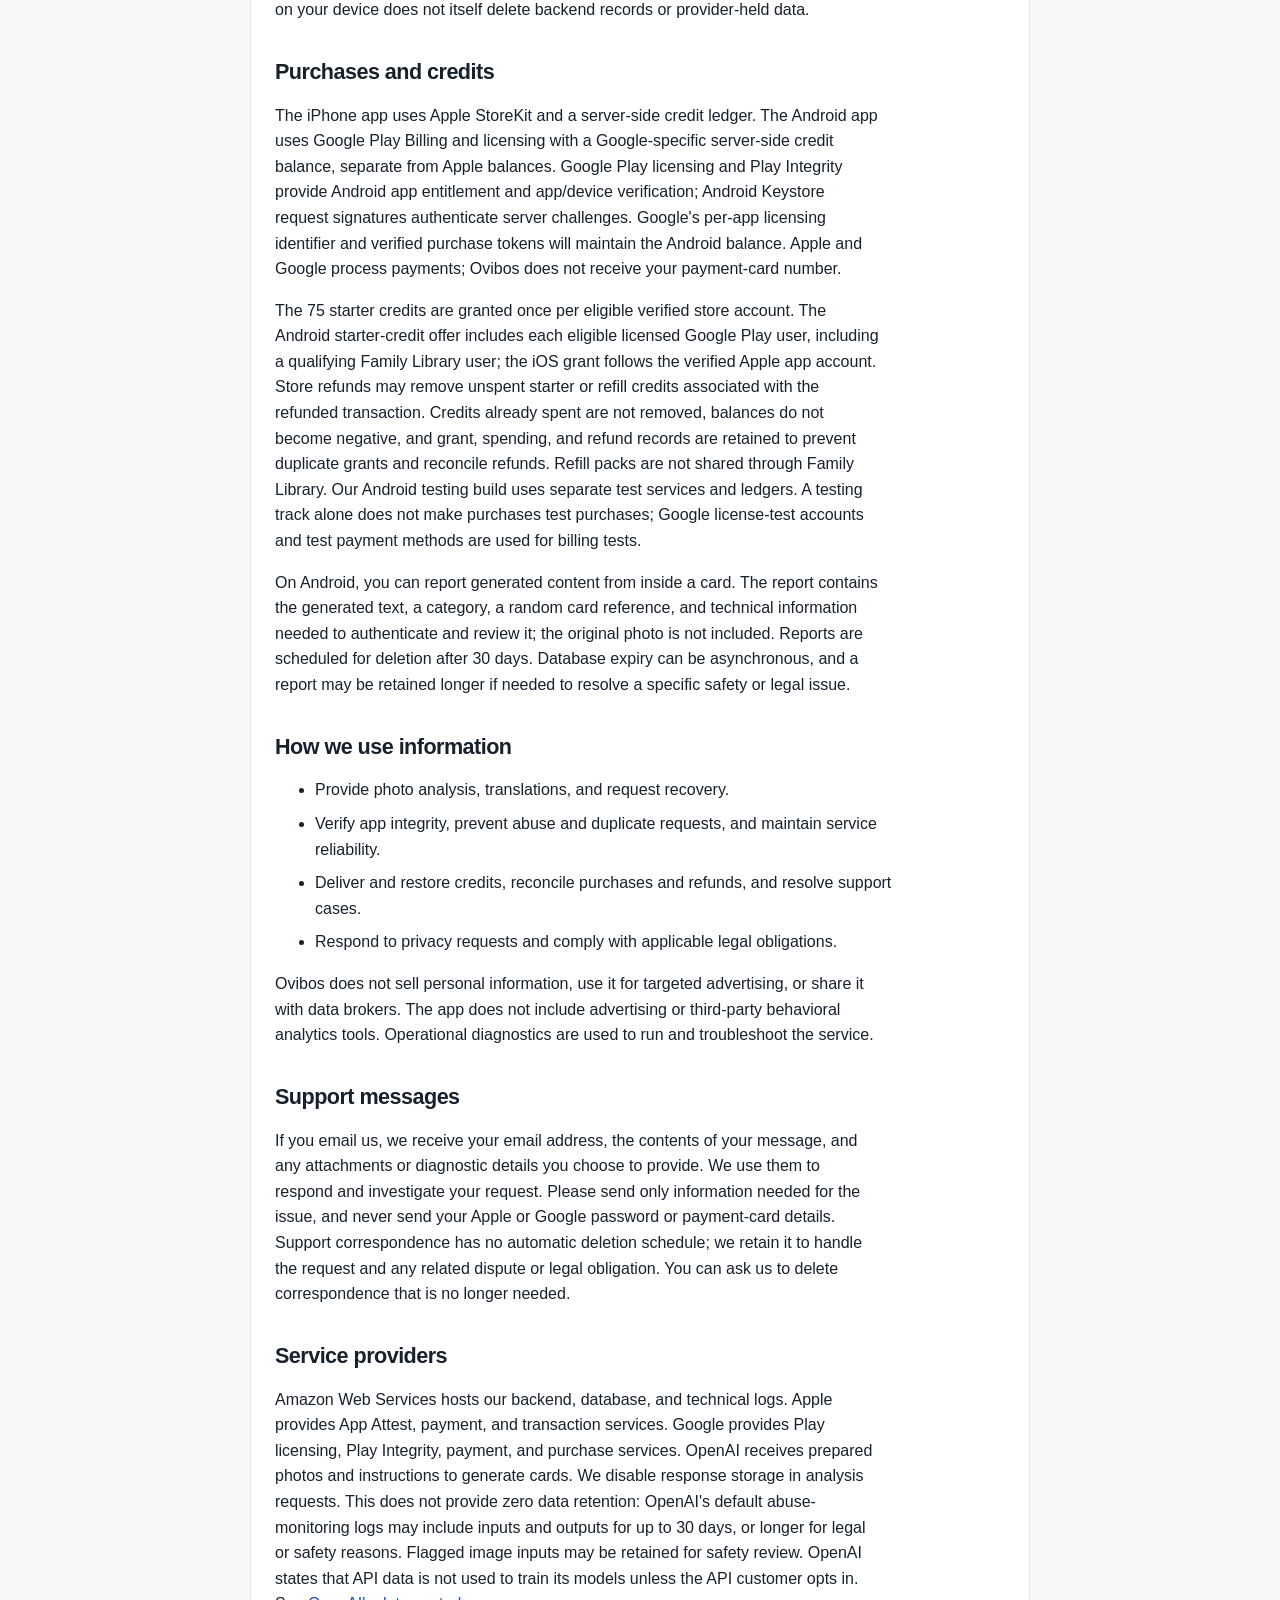
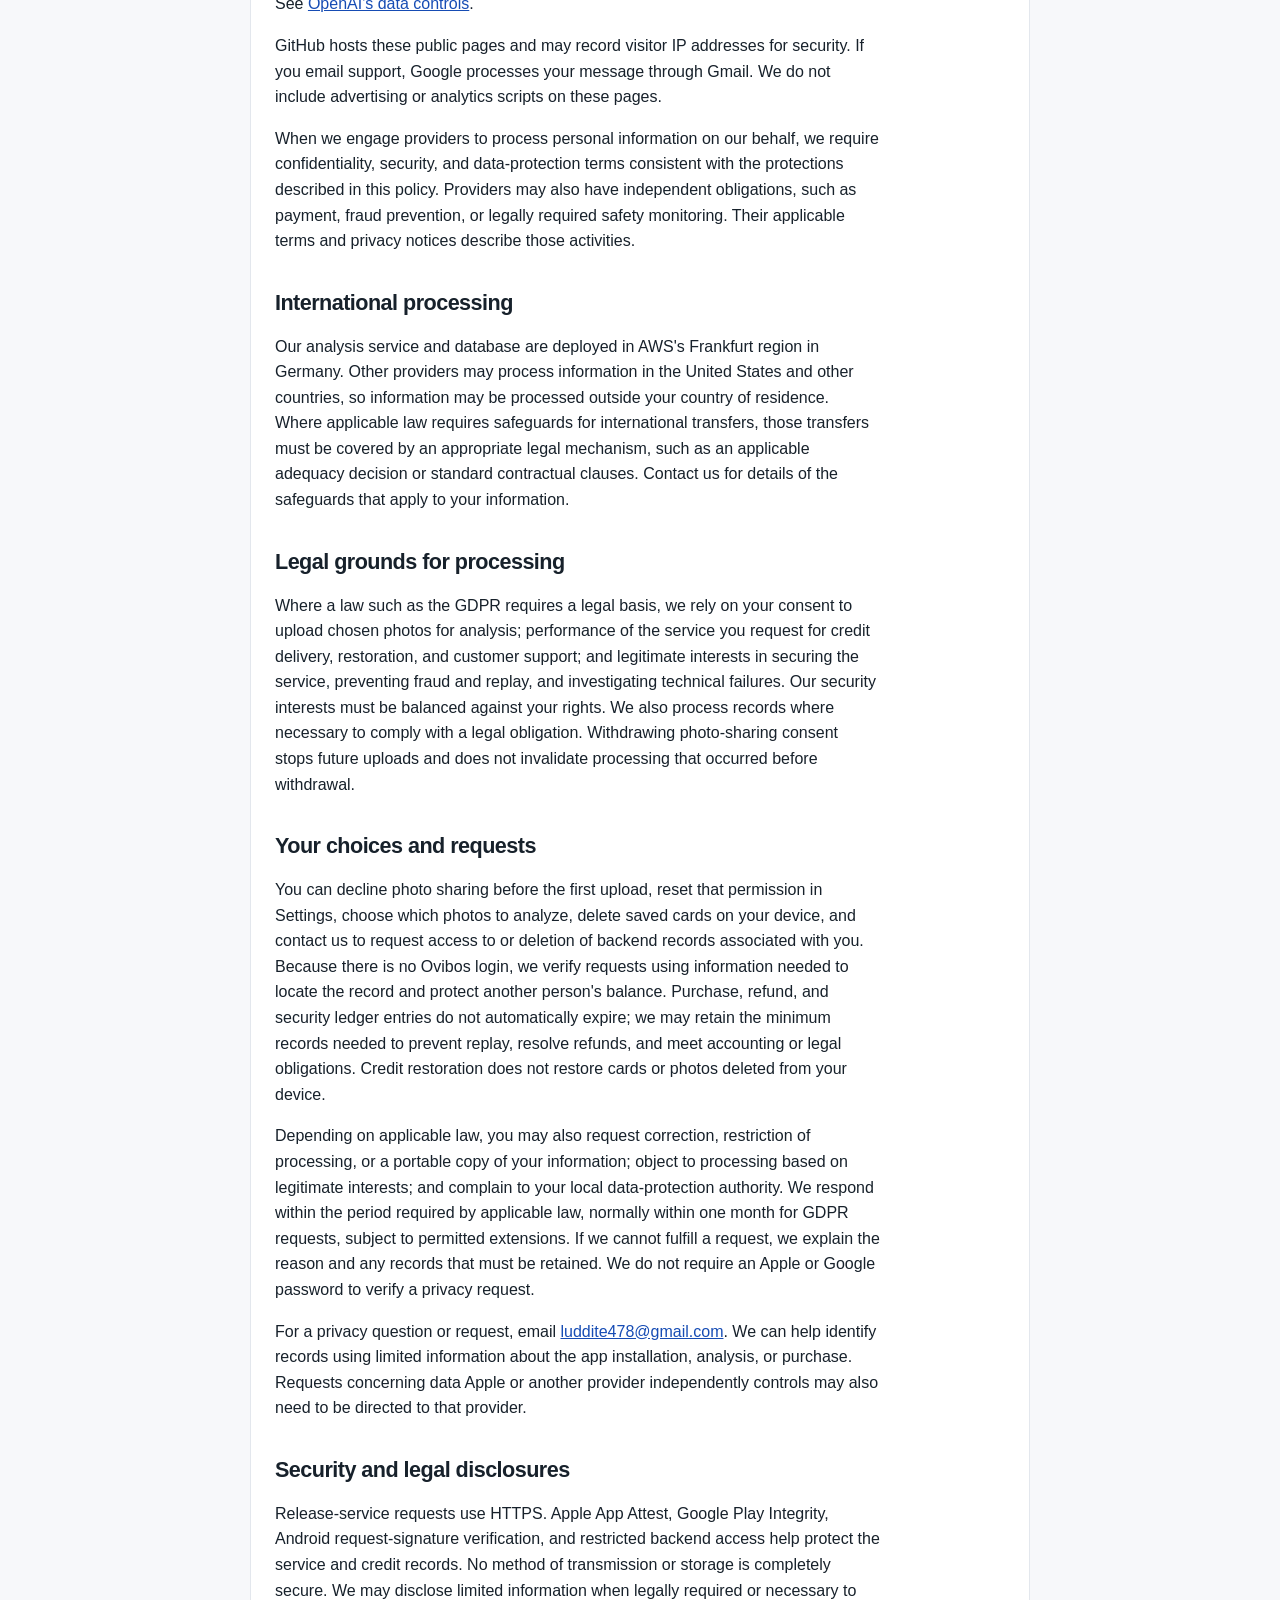
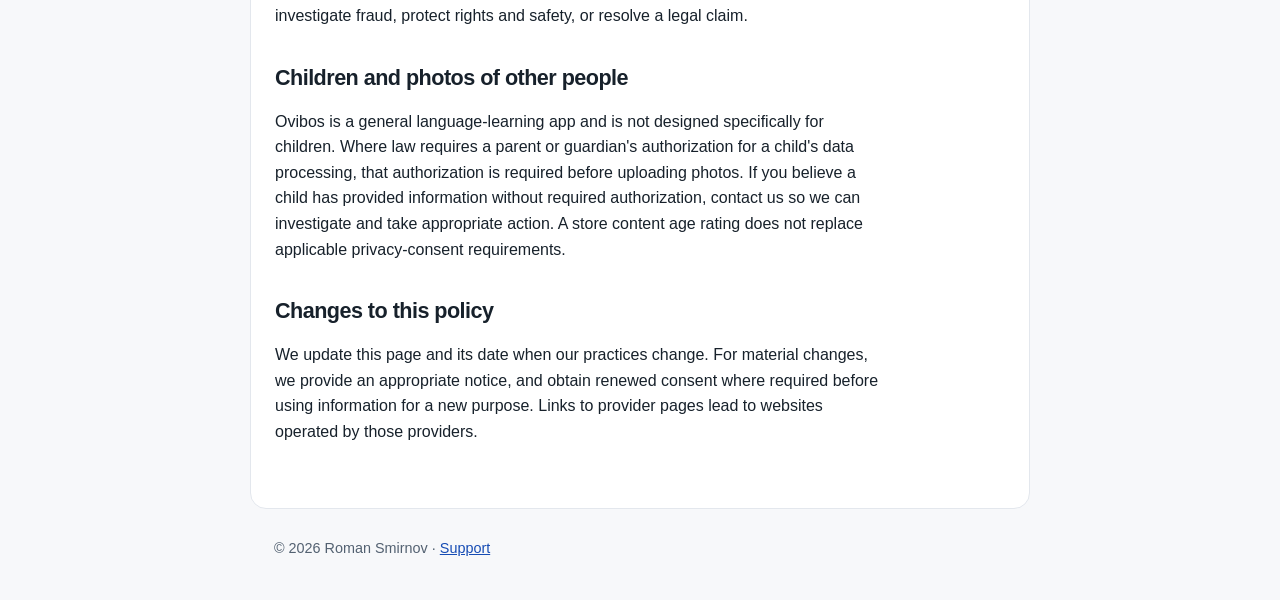
==== commit 3b91a7d5: "Add Ovibos data deletion request page" ====
--- a/privacy.html
+++ b/privacy.html
@@ -16,24 +16,25 @@
     </nav>
   </header>
   <main>
-    <p class="eyebrow">Last updated 11 October 2026</p>
+    <p class="eyebrow">Last updated 12 October 2026</p>
     <h1>Privacy policy</h1>
-    <p class="intro">Roman Smirnov is the operator of Ovibos and the controller responsible for the personal information described here. Ovibos turns photos into language-learning cards. This policy covers the iPhone app, its analysis and credit services, these support pages, and messages you send to support.</p>
-    <p>Contact: <a href="mailto:luddite478@gmail.com?subject=Ovibos%20privacy%20request">luddite478@gmail.com</a>. Ovibos does not require an email/password account. Identifiers can still link activity to an app installation or Apple app account, even though we do not receive your Apple account email address or password.</p>
+    <p class="intro">Roman Smirnov is the operator of Ovibos and the controller responsible for the personal information described here. Ovibos turns photos into language-learning cards. This policy covers the iPhone and Android apps, their analysis and credit services, these support pages, and messages you send to support.</p>
+    <p>Contact: <a href="mailto:luddite478@gmail.com?subject=Ovibos%20privacy%20request">luddite478@gmail.com</a>. Ovibos does not require an email/password account. Identifiers can still link activity to an app installation or a store account, even though we do not receive your Apple or Google account email address or password.</p>
 
     <h2>Photos and saved cards</h2>
-    <p>You choose or take a photo. The app prepares an upright, smaller JPEG for analysis and removes image metadata from that copy. Before the first analysis upload, the app asks you to allow photo sharing with our backend and OpenAI. If you allow it, the prepared photo is sent to our backend, which sends it and analysis instructions to OpenAI to create a language-learning card. Your choice is saved on your iPhone, so future photos you choose to analyze are sent without another prompt. You can reset this permission in Settings; the app will ask again before the next upload. Our backend processes the photo for that request and does not save the uploaded photo as a file or database record.</p>
-    <p>If you save a card, its photo and generated text are stored on your iPhone for offline viewing. They are not synced by Ovibos. You can delete saved cards and their photos in the app. Uninstalling the app can remove those local files; Ovibos cannot restore saved cards or photos from its backend after reinstalling.</p>
+    <p>You choose or take a photo. The app prepares an upright, smaller JPEG for analysis and removes image metadata from that copy. Before the first analysis upload, the app asks you to allow photo sharing with our backend and OpenAI. If you allow it, the prepared photo is sent to our backend, which sends it and analysis instructions to OpenAI to create a language-learning card. Your choice is saved on your device, so future photos you choose to analyze are sent without another prompt. You can reset this permission in Settings; the app will ask again before the next upload. Our backend processes the photo for that request and does not save the uploaded photo as a file or database record.</p>
+    <p>If you save a card, its photo and generated text are stored on your device for offline viewing. They are not synced by Ovibos. You can delete saved cards and their photos in the app. Uninstalling the app can remove those local files; Ovibos cannot restore saved cards or photos from its backend after reinstalling.</p>
     <p>Only photos you choose to analyze are uploaded; we do not upload your entire photo library. Removing image metadata does not remove personal information visible in the image. Avoid uploading sensitive documents or photos of other people without appropriate permission.</p>
 
     <h2>Technical information</h2>
-    <p>To verify the app and prevent duplicate or abusive requests, our backend stores an installation identifier, App Attest verification information, request identifiers, a hash derived from the uploaded photo and language choices, request status, rate-limit information, and, for completed requests, the generated card and model-usage information. The backend does not store the uploaded JPEG itself. Our hosting provider may process network information such as your IP address and technical logs needed to operate and protect the service.</p>
-    <p>Completed analysis results are retained for 24 hours for duplicate-request recovery; database expiry is asynchronous. Installation and App Attest records, request records with uncertain outcomes, and credit grant, debit, and refund ledger records have no automatic expiry in the current service. CloudWatch application logs are configured for 30-day retention. You can request deletion of records we can locate by contacting us. We review purchase and security records before deleting them so deletion does not break a balance, refund, or fraud investigation.</p>
-    <p>Application logs record technical outcomes such as request references, response status, duration, error categories, and model usage. They are not intended to contain uploaded photos, generated card text, or signed purchase proofs. Database recovery backups can contain earlier copies of records after deletion from the active database. Their expiry follows the configured backup recovery window; deleting a saved card on your iPhone does not itself delete backend records or provider-held data.</p>
+    <p>To verify the app and prevent duplicate or abusive requests, our backend stores an installation identifier, Apple App Attest information on iPhone, and Android Keystore public-key and Play Integrity verification information on Android. It also stores request identifiers, a hash derived from the uploaded photo and language choices, request status, rate-limit information, and, for completed requests, the generated card and model-usage information. The backend does not store the uploaded JPEG itself. Our hosting provider may process network information such as your IP address and technical logs needed to operate and protect the service.</p>
+    <p>Completed analysis results are retained for 24 hours for duplicate-request recovery; database expiry is asynchronous. Installation and device-verification records, request records with uncertain outcomes, and credit grant, debit, and refund ledger records have no automatic expiry in the current service. CloudWatch application logs are configured for 30-day retention. You can request deletion of records we can locate by contacting us. We review purchase and security records before deleting them so deletion does not break a balance, refund, or fraud investigation.</p>
+    <p>Application logs record technical outcomes such as request references, response status, duration, error categories, and model usage. They are not intended to contain uploaded photos, generated card text, or signed purchase proofs. Database recovery backups can contain earlier copies of records after deletion from the active database. Their expiry follows the configured backup recovery window; deleting a saved card on your device does not itself delete backend records or provider-held data.</p>
 
     <h2>Purchases and credits</h2>
-    <p>Ovibos uses Apple StoreKit and a server-side credit ledger. To provide and restore credits, the service verifies Apple's signed app and transaction information, then stores a hashed Apple app-account identifier, transaction and product identifiers, StoreKit environment, credit grants and spending, and refund/revocation state. Hashing this identifier does not make the associated purchase records anonymous. Apple processes payment; Ovibos does not receive your payment-card number.</p>
-    <p>The 75 starter credits are granted once per eligible Apple app account. When a verified Apple app transaction reports that the paid app purchase was refunded, Ovibos removes any unspent starter credits from that account. Credits already spent and credits from refill purchases are not removed by an app-purchase refund. A refund of a refill removes that purchase's unspent credits. Balances do not become negative, and grant, spending, and refund records are retained to prevent duplicate grants and reconcile refunds. Refill packs are not Family Shared. TestFlight and App Review use a separate Sandbox service and ledger; Sandbox purchase transactions do not charge real money.</p>
+    <p>The iPhone app uses Apple StoreKit and a server-side credit ledger. The Android app uses Google Play Billing and licensing with a Google-specific server-side credit balance, separate from Apple balances. Google Play licensing and Play Integrity provide Android app entitlement and app/device verification; Android Keystore request signatures authenticate server challenges. Google's per-app licensing identifier and verified purchase tokens will maintain the Android balance. Apple and Google process payments; Ovibos does not receive your payment-card number.</p>
+    <p>The 75 starter credits are granted once per eligible verified store account. The Android starter-credit offer includes each eligible licensed Google Play user, including a qualifying Family Library user; the iOS grant follows the verified Apple app account. Store refunds may remove unspent starter or refill credits associated with the refunded transaction. Credits already spent are not removed, balances do not become negative, and grant, spending, and refund records are retained to prevent duplicate grants and reconcile refunds. Refill packs are not shared through Family Library. Our Android testing build uses separate test services and ledgers. A testing track alone does not make purchases test purchases; Google license-test accounts and test payment methods are used for billing tests.</p>
+    <p>On Android, you can report generated content from inside a card. The report contains the generated text, a category, a random card reference, and technical information needed to authenticate and review it; the original photo is not included. Reports are scheduled for deletion after 30 days. Database expiry can be asynchronous, and a report may be retained longer if needed to resolve a specific safety or legal issue.</p>
 
     <h2>How we use information</h2>
     <ul>
@@ -45,10 +46,10 @@
     <p>Ovibos does not sell personal information, use it for targeted advertising, or share it with data brokers. The app does not include advertising or third-party behavioral analytics tools. Operational diagnostics are used to run and troubleshoot the service.</p>
 
     <h2>Support messages</h2>
-    <p>If you email us, we receive your email address, the contents of your message, and any attachments or diagnostic details you choose to provide. We use them to respond and investigate your request. Please send only information needed for the issue, and never send your Apple password or payment-card details. Support correspondence has no automatic deletion schedule; we retain it to handle the request and any related dispute or legal obligation. You can ask us to delete correspondence that is no longer needed.</p>
+    <p>If you email us, we receive your email address, the contents of your message, and any attachments or diagnostic details you choose to provide. We use them to respond and investigate your request. Please send only information needed for the issue, and never send your Apple or Google password or payment-card details. Support correspondence has no automatic deletion schedule; we retain it to handle the request and any related dispute or legal obligation. You can ask us to delete correspondence that is no longer needed.</p>
 
     <h2>Service providers</h2>
-    <p>Amazon Web Services hosts our backend, database, and technical logs. Apple provides App Attest, payment, and transaction services. OpenAI receives prepared photos and instructions to generate cards. We disable response storage in analysis requests. This does not provide zero data retention: OpenAI's default abuse-monitoring logs may include inputs and outputs for up to 30 days, or longer for legal or safety reasons. Flagged image inputs may be retained for safety review. OpenAI states that API data is not used to train its models unless the API customer opts in. See <a href="https://developers.openai.com/api/docs/guides/your-data">OpenAI's data controls</a>.</p>
+    <p>Amazon Web Services hosts our backend, database, and technical logs. Apple provides App Attest, payment, and transaction services. Google provides Play licensing, Play Integrity, payment, and purchase services. OpenAI receives prepared photos and instructions to generate cards. We disable response storage in analysis requests. This does not provide zero data retention: OpenAI's default abuse-monitoring logs may include inputs and outputs for up to 30 days, or longer for legal or safety reasons. Flagged image inputs may be retained for safety review. OpenAI states that API data is not used to train its models unless the API customer opts in. See <a href="https://developers.openai.com/api/docs/guides/your-data">OpenAI's data controls</a>.</p>
     <p>GitHub hosts these public pages and may record visitor IP addresses for security. If you email support, Google processes your message through Gmail. We do not include advertising or analytics scripts on these pages.</p>
     <p>When we engage providers to process personal information on our behalf, we require confidentiality, security, and data-protection terms consistent with the protections described in this policy. Providers may also have independent obligations, such as payment, fraud prevention, or legally required safety monitoring. Their applicable terms and privacy notices describe those activities.</p>
 
@@ -59,15 +60,15 @@
     <p>Where a law such as the GDPR requires a legal basis, we rely on your consent to upload chosen photos for analysis; performance of the service you request for credit delivery, restoration, and customer support; and legitimate interests in securing the service, preventing fraud and replay, and investigating technical failures. Our security interests must be balanced against your rights. We also process records where necessary to comply with a legal obligation. Withdrawing photo-sharing consent stops future uploads and does not invalidate processing that occurred before withdrawal.</p>
 
     <h2>Your choices and requests</h2>
-    <p>You can decline photo sharing before the first upload, reset that permission in Settings, choose which photos to analyze, delete saved cards on your device, and contact us to request access to or deletion of backend records associated with you. Because there is no Ovibos login, we verify requests using information needed to locate the record and protect another person's balance. Purchase, refund, and security ledger entries do not automatically expire; we may retain the minimum records needed to prevent replay, resolve refunds, and meet accounting or legal obligations. Credit restoration does not restore cards or photos deleted from your iPhone.</p>
-    <p>Depending on applicable law, you may also request correction, restriction of processing, or a portable copy of your information; object to processing based on legitimate interests; and complain to your local data-protection authority. We respond within the period required by applicable law, normally within one month for GDPR requests, subject to permitted extensions. If we cannot fulfill a request, we explain the reason and any records that must be retained. We do not require an Apple password to verify a privacy request.</p>
+    <p>You can decline photo sharing before the first upload, reset that permission in Settings, choose which photos to analyze, delete saved cards on your device, and contact us to request access to or deletion of backend records associated with you. Because there is no Ovibos login, we verify requests using information needed to locate the record and protect another person's balance. Purchase, refund, and security ledger entries do not automatically expire; we may retain the minimum records needed to prevent replay, resolve refunds, and meet accounting or legal obligations. Credit restoration does not restore cards or photos deleted from your device.</p>
+    <p>Depending on applicable law, you may also request correction, restriction of processing, or a portable copy of your information; object to processing based on legitimate interests; and complain to your local data-protection authority. We respond within the period required by applicable law, normally within one month for GDPR requests, subject to permitted extensions. If we cannot fulfill a request, we explain the reason and any records that must be retained. We do not require an Apple or Google password to verify a privacy request.</p>
     <p>For a privacy question or request, email <a href="mailto:luddite478@gmail.com?subject=Ovibos%20privacy%20request">luddite478@gmail.com</a>. We can help identify records using limited information about the app installation, analysis, or purchase. Requests concerning data Apple or another provider independently controls may also need to be directed to that provider.</p>
 
     <h2>Security and legal disclosures</h2>
-    <p>Release-service requests use HTTPS. App Attest verification and restricted backend access help protect the service and credit records. No method of transmission or storage is completely secure. We may disclose limited information when legally required or necessary to investigate fraud, protect rights and safety, or resolve a legal claim.</p>
+    <p>Release-service requests use HTTPS. Apple App Attest, Google Play Integrity, Android request-signature verification, and restricted backend access help protect the service and credit records. No method of transmission or storage is completely secure. We may disclose limited information when legally required or necessary to investigate fraud, protect rights and safety, or resolve a legal claim.</p>
 
     <h2>Children and photos of other people</h2>
-    <p>Ovibos is a general language-learning app and is not designed specifically for children. Where law requires a parent or guardian's authorization for a child's data processing, that authorization is required before uploading photos. If you believe a child has provided information without required authorization, contact us so we can investigate and take appropriate action. An App Store content age rating does not replace applicable privacy-consent requirements.</p>
+    <p>Ovibos is a general language-learning app and is not designed specifically for children. Where law requires a parent or guardian's authorization for a child's data processing, that authorization is required before uploading photos. If you believe a child has provided information without required authorization, contact us so we can investigate and take appropriate action. A store content age rating does not replace applicable privacy-consent requirements.</p>
 
     <h2>Changes to this policy</h2>
     <p>We update this page and its date when our practices change. For material changes, we provide an appropriate notice, and obtain renewed consent where required before using information for a new purpose. Links to provider pages lead to websites operated by those providers.</p>
